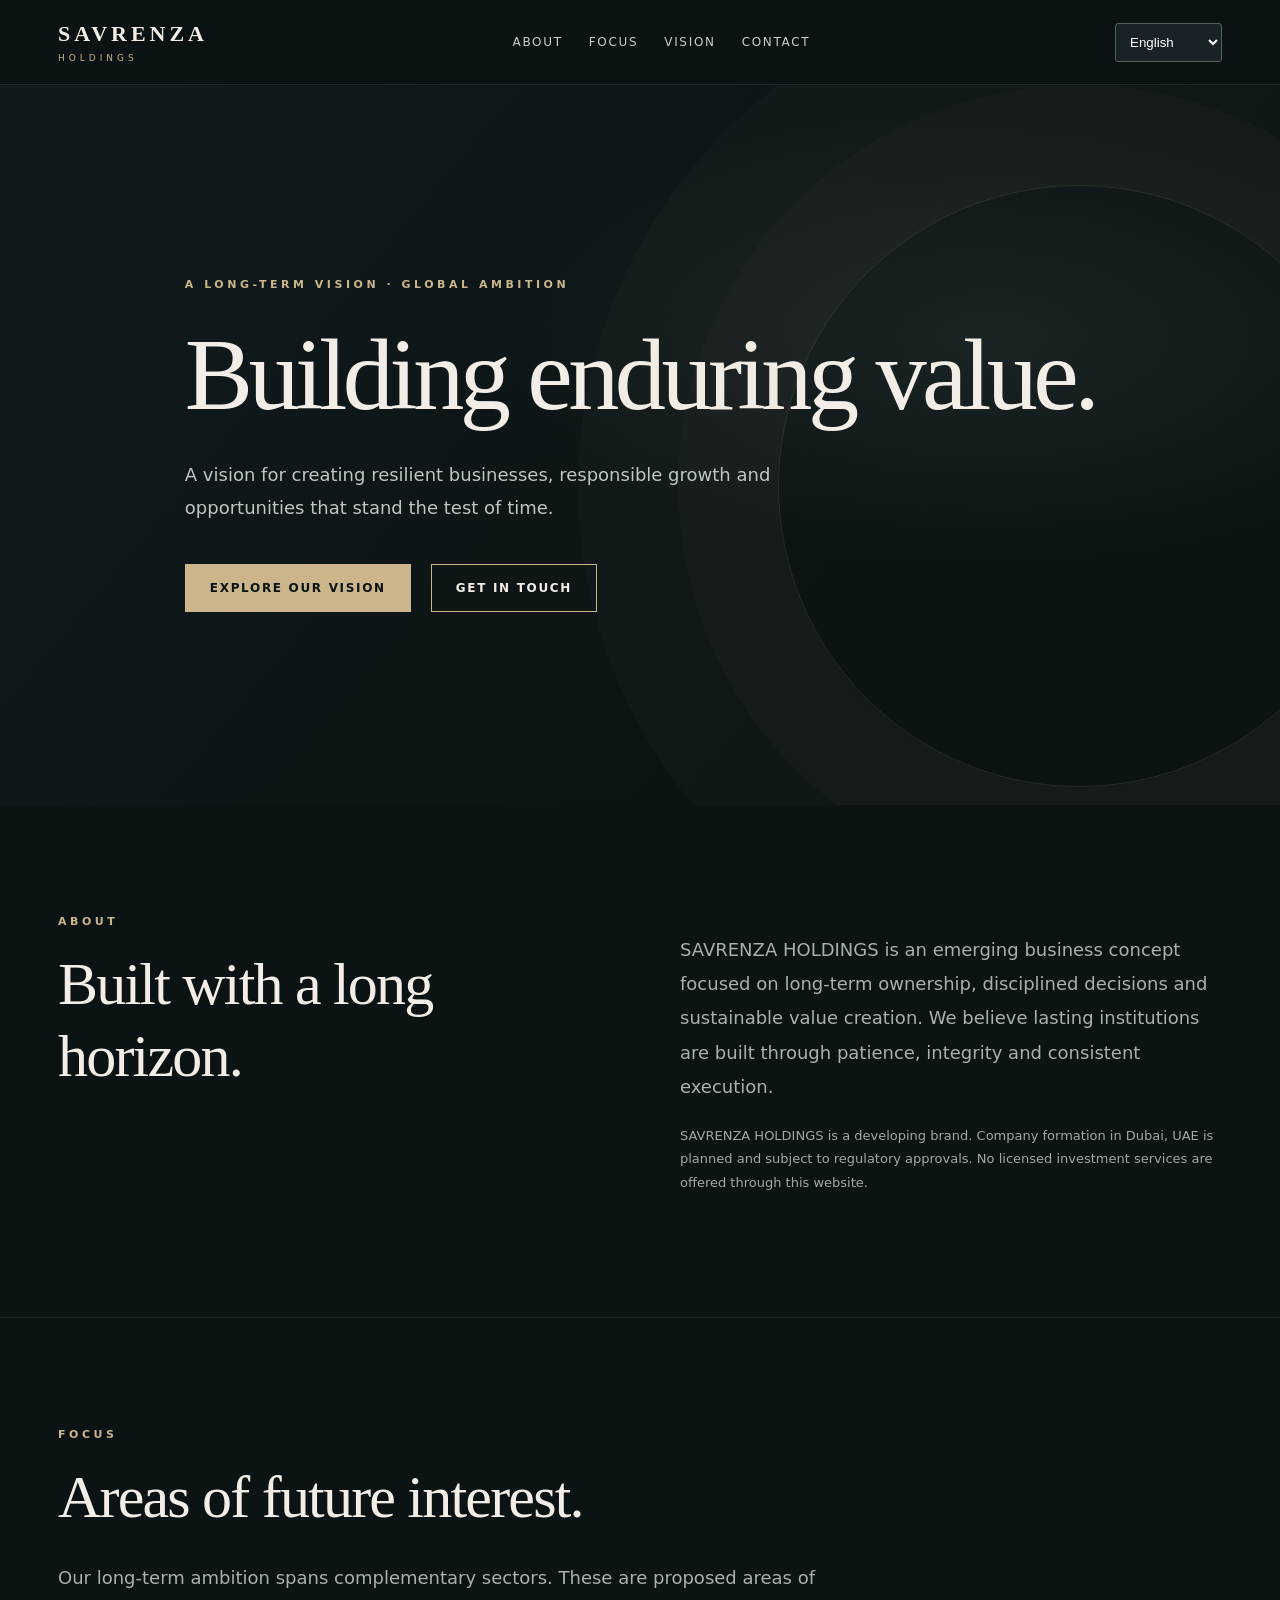
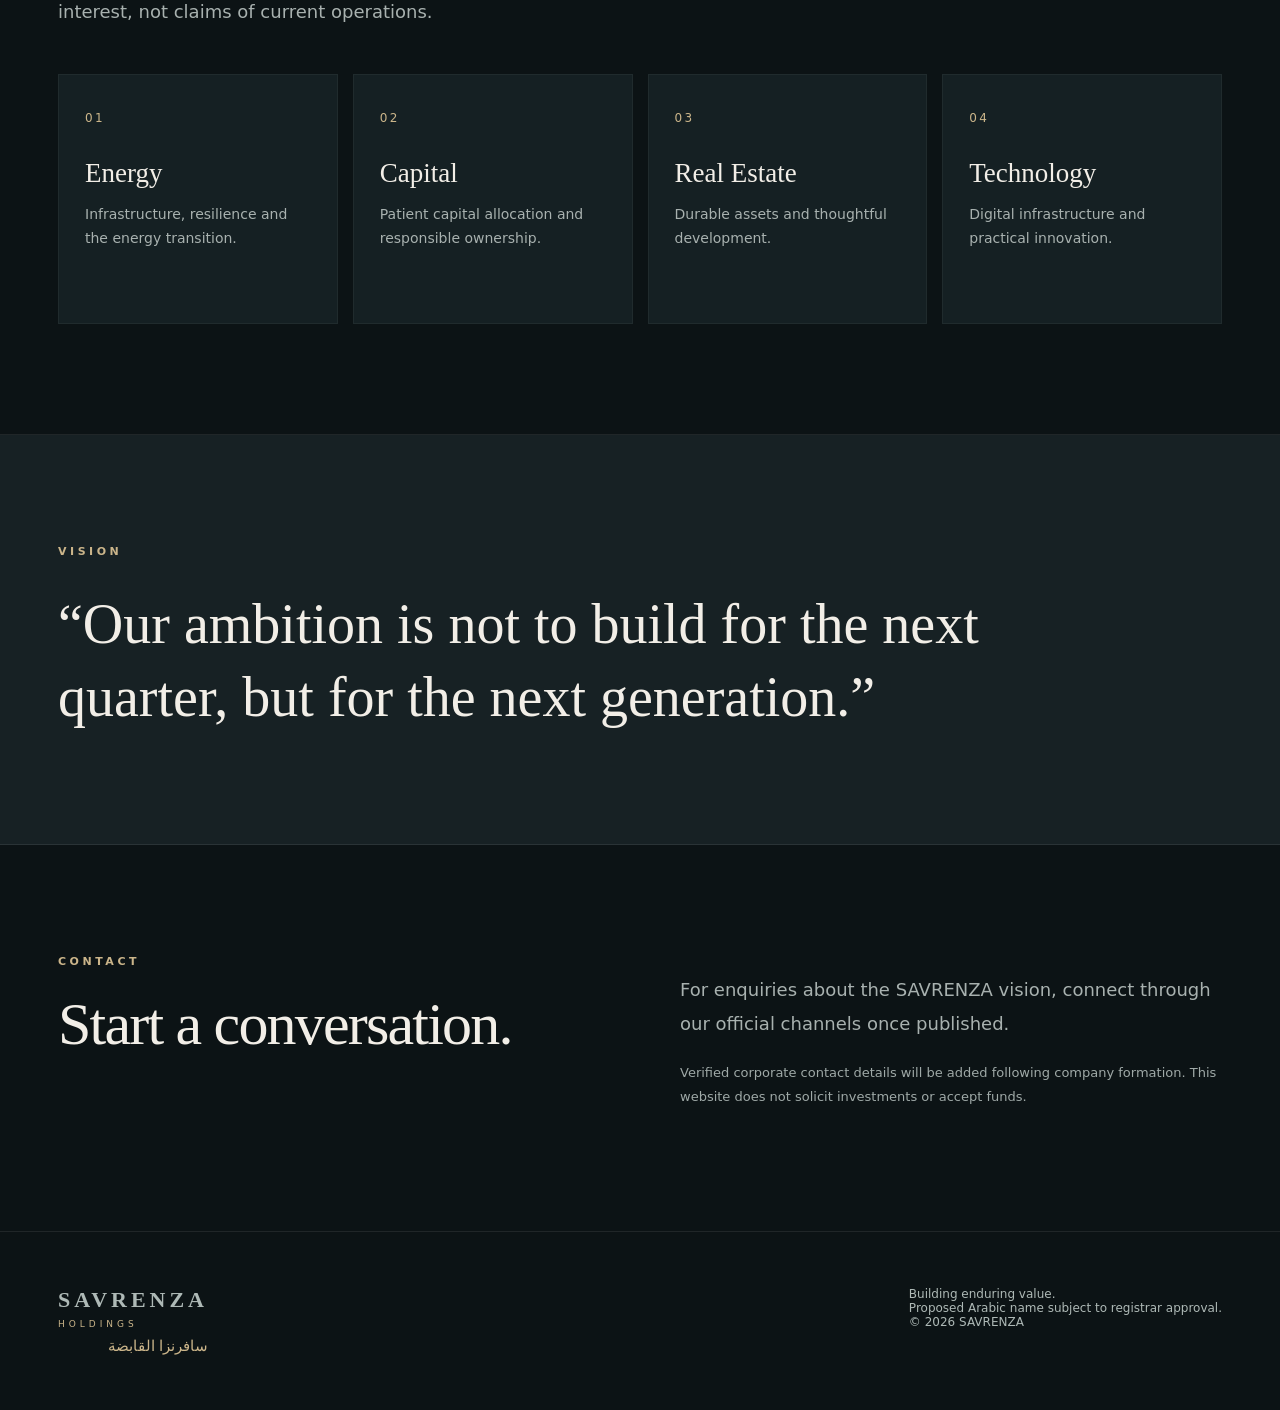
==== index.html @ d6520649 "Launch SAVRENZA HOLDINGS multilingual website" ====
<!doctype html><html lang="en"><head><meta charset="utf-8"><meta name="viewport" content="width=device-width, initial-scale=1"><meta name="theme-color" content="#101719"><meta name="description" content="SAVRENZA HOLDINGS — Building enduring value through long-term vision and disciplined enterprise."><title>SAVRENZA HOLDINGS — Building Enduring Value</title><style>
:root{--bg:#0c1315;--panel:#152023;--text:#f2eee7;--muted:#a8b1af;--gold:#cbb58a;--line:#334143}*{box-sizing:border-box}html{scroll-behavior:smooth}body{margin:0;background:var(--bg);color:var(--text);font-family:Inter,ui-sans-serif,system-ui,-apple-system,'Segoe UI',Arial,sans-serif}a{color:inherit;text-decoration:none}.wrap{max-width:1220px;margin:auto;padding:0 28px}header{position:sticky;top:0;background:#0c1315eF;backdrop-filter:blur(18px);z-index:10;border-bottom:1px solid #ffffff19}.nav{display:flex;align-items:center;justify-content:space-between;gap:18px;min-height:84px}.brand{font-family:Georgia,serif;letter-spacing:.18em;font-size:22px;font-weight:600}.brand small{display:block;font:9px ui-sans-serif,system-ui;letter-spacing:.44em;color:var(--gold);margin-top:6px}.navlinks{display:flex;gap:26px;color:#c5cfcd;font-size:12px;text-transform:uppercase;letter-spacing:.14em}.select{max-width:155px;background:#172326;border:1px solid #53605b;color:white;padding:10px;border-radius:3px}.hero{min-height:720px;display:flex;align-items:center;position:relative;overflow:hidden;background:radial-gradient(ellipse at 78% 35%,#42504b44,transparent 35%),linear-gradient(130deg,#101a1c,#0c1315 70%)}.hero:after{content:'';position:absolute;width:600px;height:600px;border:1px solid #cbb58a24;border-radius:50%;right:-100px;top:100px;box-shadow:0 0 0 100px #cbb58a06,0 0 0 200px #cbb58a05;pointer-events:none}.eyebrow{font-size:11px;text-transform:uppercase;letter-spacing:.32em;color:var(--gold);font-weight:700}.hero h1{font-family:Georgia,'Times New Roman',serif;font-weight:400;letter-spacing:-.045em;line-height:1.06;font-size:clamp(54px,8vw,112px);max-width:930px;margin:30px 0}.hero p{font-size:18px;line-height:1.8;color:#bdc7c4;max-width:600px}.actions{display:flex;gap:20px;align-items:center;margin-top:40px;flex-wrap:wrap}.button{padding:16px 24px;border:1px solid var(--gold);color:var(--bg);background:var(--gold);font-size:12px;text-transform:uppercase;letter-spacing:.14em;font-weight:700}.button.secondary{background:transparent;color:var(--text)}section{padding:110px 0;border-bottom:1px solid #ffffff15}h2{font:400 clamp(34px,5vw,60px)/1.2 Georgia,serif;letter-spacing:-.03em;margin:20px 0 28px}.lead{font-size:18px;line-height:1.9;color:var(--muted);max-width:800px}.grid{display:grid;grid-template-columns:repeat(4,1fr);gap:15px;margin-top:45px}.card{background:var(--panel);padding:32px 26px;min-height:250px;border:1px solid #ffffff0c}.card .num{color:var(--gold);font-size:12px;letter-spacing:.2em}.card h3{font:400 27px Georgia,serif;margin:32px 0 14px}.card p{color:var(--muted);font-size:14px;line-height:1.7}.statement{background:#172124}.statement blockquote{font:400 clamp(29px,4.5vw,56px)/1.3 Georgia,serif;max-width:980px;margin:0}.statement .eyebrow{margin-bottom:30px}.two{display:grid;grid-template-columns:1fr 1fr;gap:80px}.note{font-size:13px;color:#9fa9a7;line-height:1.8;margin-top:20px}footer{padding:55px 0;color:#aeb9b6;font-size:12px}.foot{display:flex;justify-content:space-between;gap:24px;flex-wrap:wrap}.arabic{font-family:Tahoma,Arial,sans-serif;color:var(--gold);font-size:15px;letter-spacing:0;margin-top:8px}html[dir=rtl] .hero:after{right:auto;left:-100px}html[dir=rtl] .brand{letter-spacing:0}@media(max-width:850px){.navlinks{display:none}.grid{grid-template-columns:repeat(2,1fr)}.two{grid-template-columns:1fr;gap:20px}.hero{min-height:640px}section{padding:80px 0}}@media(max-width:550px){.wrap{padding:0 20px}.brand{font-size:17px}.nav{min-height:72px}.select{max-width:120px}.grid{grid-template-columns:1fr}.card{min-height:190px}.hero h1{font-size:52px}.hero p{font-size:16px}}
</style></head><body><header><div class="wrap nav"><a class="brand" href="#top" aria-label="SAVRENZA HOLDINGS">SAVRENZA<small>HOLDINGS</small></a><nav class="navlinks"><a href="#about" data-i="navAbout">About</a><a href="#focus" data-i="navFocus">Focus</a><a href="#vision" data-i="navVision">Vision</a><a href="#contact" data-i="navContact">Contact</a></nav><select class="select" id="language" aria-label="Choose language"></select></div></header><main id="top"><div class="hero"><div class="wrap"><div class="eyebrow" data-i="eyebrow">A long-term vision · Global ambition</div><h1 data-i="hero">Building enduring value.</h1><p data-i="intro">A vision for creating resilient businesses, responsible growth and opportunities that stand the test of time.</p><div class="actions"><a class="button" href="#about" data-i="explore">Explore our vision</a><a class="button secondary" href="#contact" data-i="connect">Get in touch</a></div></div></div><section id="about"><div class="wrap two"><div><div class="eyebrow" data-i="navAbout">About</div><h2 data-i="aboutTitle">Built with a long horizon.</h2></div><div><p class="lead" data-i="aboutText">SAVRENZA HOLDINGS is an emerging business concept focused on long-term ownership, disciplined decisions and sustainable value creation. We believe lasting institutions are built through patience, integrity and consistent execution.</p><p class="note" data-i="status">SAVRENZA HOLDINGS is a developing brand. Company formation in Dubai, UAE is planned and subject to regulatory approvals. No licensed investment services are offered through this website.</p></div></div></section><section id="focus"><div class="wrap"><div class="eyebrow" data-i="navFocus">Focus</div><h2 data-i="focusTitle">Areas of future interest.</h2><p class="lead" data-i="focusIntro">Our long-term ambition spans complementary sectors. These are proposed areas of interest, not claims of current operations.</p><div class="grid"><article class="card"><span class="num">01</span><h3 data-i="energy">Energy</h3><p data-i="energyText">Infrastructure, resilience and the energy transition.</p></article><article class="card"><span class="num">02</span><h3 data-i="capital">Capital</h3><p data-i="capitalText">Patient capital allocation and responsible ownership.</p></article><article class="card"><span class="num">03</span><h3 data-i="realestate">Real Estate</h3><p data-i="realestateText">Durable assets and thoughtful development.</p></article><article class="card"><span class="num">04</span><h3 data-i="tech">Technology</h3><p data-i="techText">Digital infrastructure and practical innovation.</p></article></div></div></section><section class="statement" id="vision"><div class="wrap"><div class="eyebrow" data-i="navVision">Vision</div><blockquote data-i="quote">“Our ambition is not to build for the next quarter, but for the next generation.”</blockquote></div></section><section id="contact"><div class="wrap two"><div><div class="eyebrow" data-i="navContact">Contact</div><h2 data-i="contactTitle">Start a conversation.</h2></div><div><p class="lead" data-i="contactText">For enquiries about the SAVRENZA vision, connect through our official channels once published.</p><p class="note" data-i="contactNote">Verified corporate contact details will be added following company formation. This website does not solicit investments or accept funds.</p></div></div></section></main><footer><div class="wrap foot"><div><div class="brand">SAVRENZA<small>HOLDINGS</small></div><div class="arabic" lang="ar" dir="rtl">سافرنزا القابضة</div></div><div><span data-i="footer">Building enduring value.</span><br><span data-i="legal">Proposed Arabic name subject to registrar approval.</span><br>© <span id="year"></span> SAVRENZA</div></div></footer><script src="translations.js"></script></body></html>
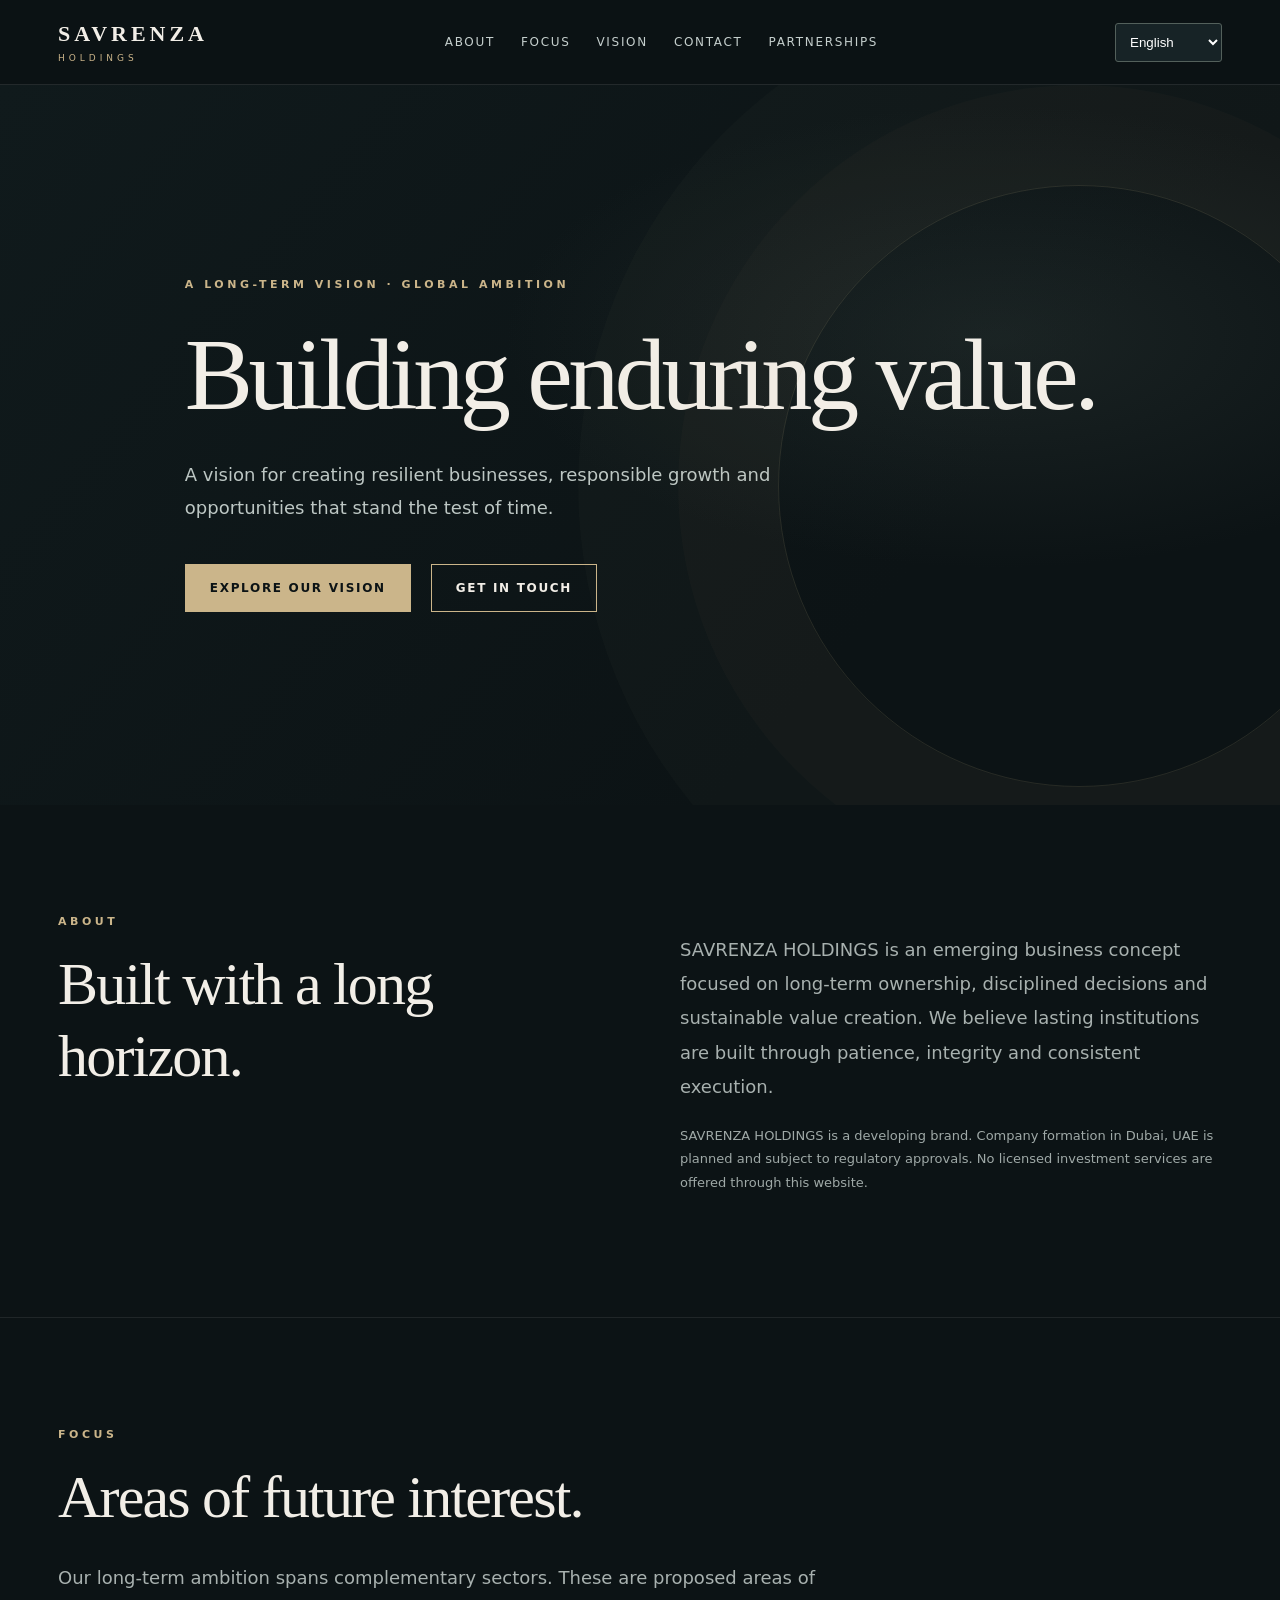
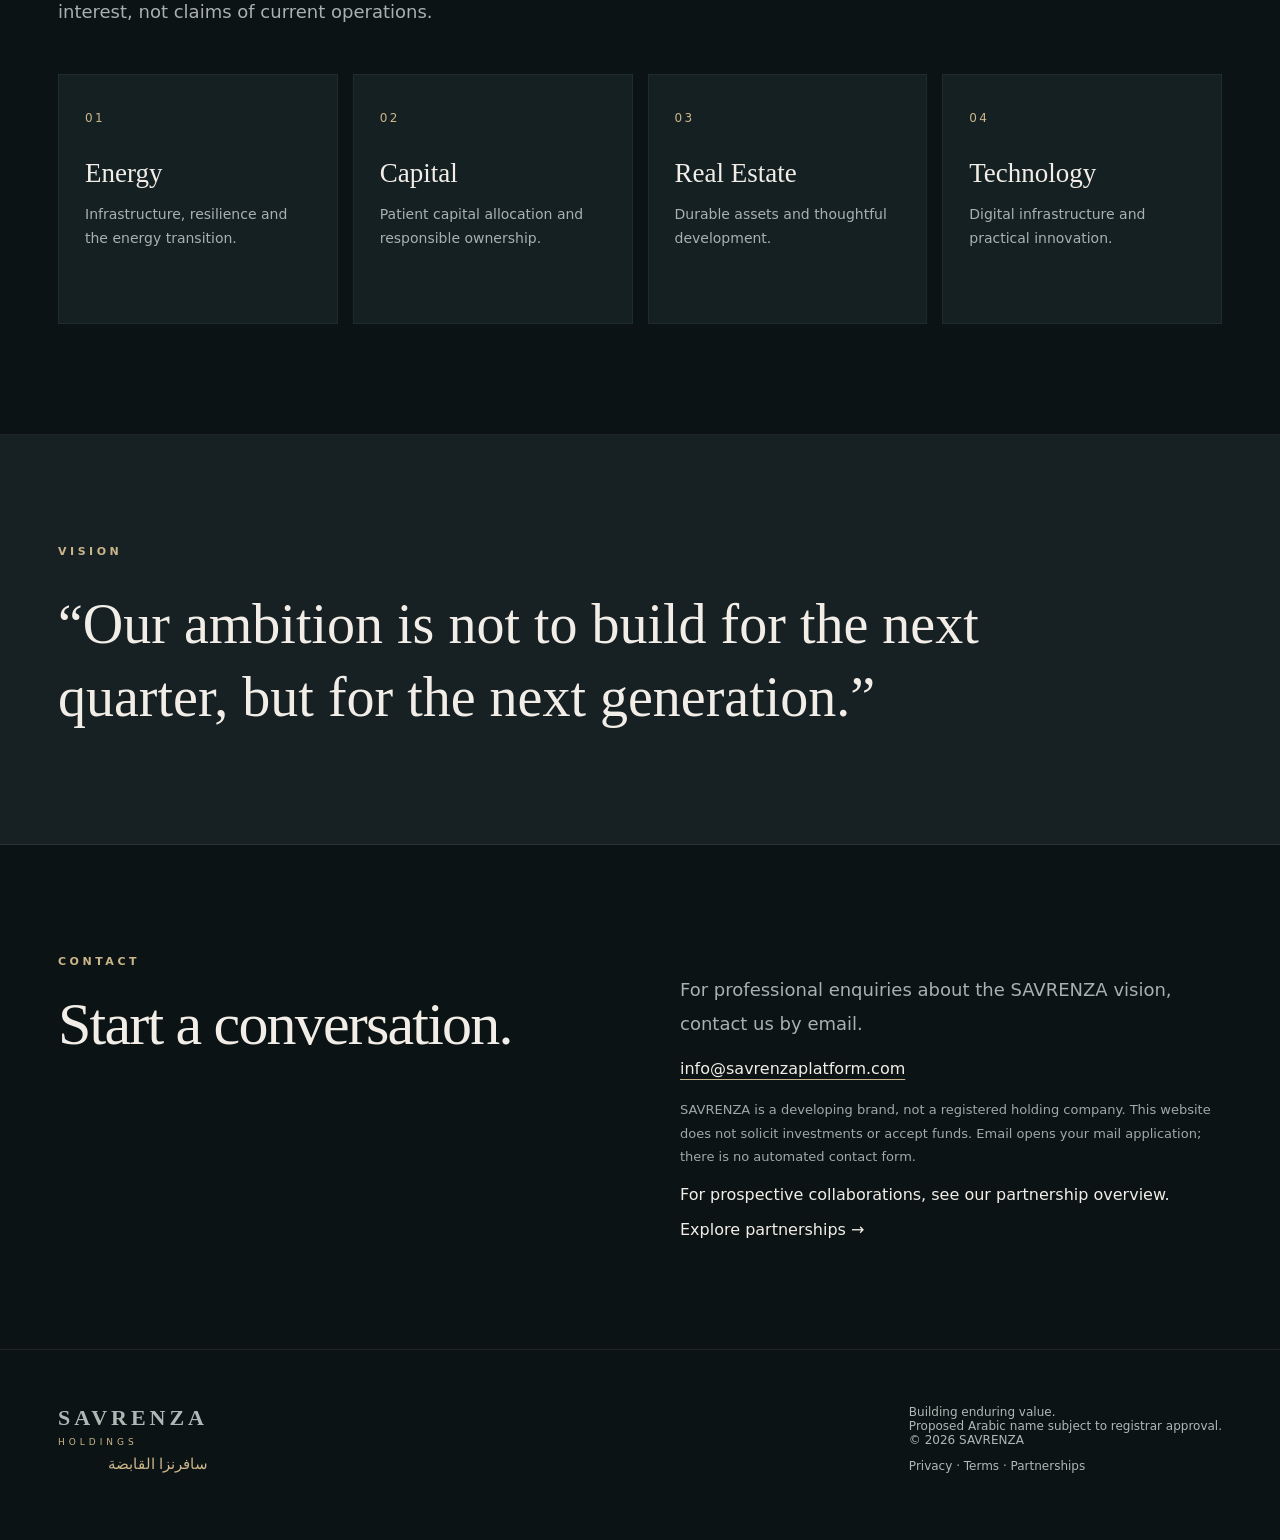
==== commit a1305cda: "Add files via upload" ====
--- a/index.html
+++ b/index.html
@@ -1,3 +1,6 @@
-<!doctype html><html lang="en"><head><meta charset="utf-8"><meta name="viewport" content="width=device-width, initial-scale=1"><meta name="theme-color" content="#101719"><meta name="description" content="SAVRENZA HOLDINGS — Building enduring value through long-term vision and disciplined enterprise."><title>SAVRENZA HOLDINGS — Building Enduring Value</title><style>
+<!DOCTYPE html>
+<html lang="en"><head><meta charset="utf-8"/><meta content="width=device-width, initial-scale=1" name="viewport"/><meta content="#101719" name="theme-color"/><meta content="SAVRENZA is a developing business brand with a long-term vision for responsible ownership, energy, technology and enduring value." name="description"/><meta content="index,follow" name="robots"/><link href="https://savrenzaplatform.com/" rel="canonical"/><meta content="website" property="og:type"/><meta content="SAVRENZA — Building Enduring Value" property="og:title"/><meta content="A long-term vision for responsible growth, resilient businesses and enduring value." property="og:description"/><meta content="https://savrenzaplatform.com/" property="og:url"/><meta content="summary" name="twitter:card"/><link href="/assets/favicon.svg" rel="icon" type="image/svg+xml"/><title>SAVRENZA HOLDINGS — Building Enduring Value</title><style>
 :root{--bg:#0c1315;--panel:#152023;--text:#f2eee7;--muted:#a8b1af;--gold:#cbb58a;--line:#334143}*{box-sizing:border-box}html{scroll-behavior:smooth}body{margin:0;background:var(--bg);color:var(--text);font-family:Inter,ui-sans-serif,system-ui,-apple-system,'Segoe UI',Arial,sans-serif}a{color:inherit;text-decoration:none}.wrap{max-width:1220px;margin:auto;padding:0 28px}header{position:sticky;top:0;background:#0c1315eF;backdrop-filter:blur(18px);z-index:10;border-bottom:1px solid #ffffff19}.nav{display:flex;align-items:center;justify-content:space-between;gap:18px;min-height:84px}.brand{font-family:Georgia,serif;letter-spacing:.18em;font-size:22px;font-weight:600}.brand small{display:block;font:9px ui-sans-serif,system-ui;letter-spacing:.44em;color:var(--gold);margin-top:6px}.navlinks{display:flex;gap:26px;color:#c5cfcd;font-size:12px;text-transform:uppercase;letter-spacing:.14em}.select{max-width:155px;background:#172326;border:1px solid #53605b;color:white;padding:10px;border-radius:3px}.hero{min-height:720px;display:flex;align-items:center;position:relative;overflow:hidden;background:radial-gradient(ellipse at 78% 35%,#42504b44,transparent 35%),linear-gradient(130deg,#101a1c,#0c1315 70%)}.hero:after{content:'';position:absolute;width:600px;height:600px;border:1px solid #cbb58a24;border-radius:50%;right:-100px;top:100px;box-shadow:0 0 0 100px #cbb58a06,0 0 0 200px #cbb58a05;pointer-events:none}.eyebrow{font-size:11px;text-transform:uppercase;letter-spacing:.32em;color:var(--gold);font-weight:700}.hero h1{font-family:Georgia,'Times New Roman',serif;font-weight:400;letter-spacing:-.045em;line-height:1.06;font-size:clamp(54px,8vw,112px);max-width:930px;margin:30px 0}.hero p{font-size:18px;line-height:1.8;color:#bdc7c4;max-width:600px}.actions{display:flex;gap:20px;align-items:center;margin-top:40px;flex-wrap:wrap}.button{padding:16px 24px;border:1px solid var(--gold);color:var(--bg);background:var(--gold);font-size:12px;text-transform:uppercase;letter-spacing:.14em;font-weight:700}.button.secondary{background:transparent;color:var(--text)}section{padding:110px 0;border-bottom:1px solid #ffffff15}h2{font:400 clamp(34px,5vw,60px)/1.2 Georgia,serif;letter-spacing:-.03em;margin:20px 0 28px}.lead{font-size:18px;line-height:1.9;color:var(--muted);max-width:800px}.grid{display:grid;grid-template-columns:repeat(4,1fr);gap:15px;margin-top:45px}.card{background:var(--panel);padding:32px 26px;min-height:250px;border:1px solid #ffffff0c}.card .num{color:var(--gold);font-size:12px;letter-spacing:.2em}.card h3{font:400 27px Georgia,serif;margin:32px 0 14px}.card p{color:var(--muted);font-size:14px;line-height:1.7}.statement{background:#172124}.statement blockquote{font:400 clamp(29px,4.5vw,56px)/1.3 Georgia,serif;max-width:980px;margin:0}.statement .eyebrow{margin-bottom:30px}.two{display:grid;grid-template-columns:1fr 1fr;gap:80px}.note{font-size:13px;color:#9fa9a7;line-height:1.8;margin-top:20px}footer{padding:55px 0;color:#aeb9b6;font-size:12px}.foot{display:flex;justify-content:space-between;gap:24px;flex-wrap:wrap}.arabic{font-family:Tahoma,Arial,sans-serif;color:var(--gold);font-size:15px;letter-spacing:0;margin-top:8px}html[dir=rtl] .hero:after{right:auto;left:-100px}html[dir=rtl] .brand{letter-spacing:0}@media(max-width:850px){.navlinks{display:none}.grid{grid-template-columns:repeat(2,1fr)}.two{grid-template-columns:1fr;gap:20px}.hero{min-height:640px}section{padding:80px 0}}@media(max-width:550px){.wrap{padding:0 20px}.brand{font-size:17px}.nav{min-height:72px}.select{max-width:120px}.grid{grid-template-columns:1fr}.card{min-height:190px}.hero h1{font-size:52px}.hero p{font-size:16px}}
-</style></head><body><header><div class="wrap nav"><a class="brand" href="#top" aria-label="SAVRENZA HOLDINGS">SAVRENZA<small>HOLDINGS</small></a><nav class="navlinks"><a href="#about" data-i="navAbout">About</a><a href="#focus" data-i="navFocus">Focus</a><a href="#vision" data-i="navVision">Vision</a><a href="#contact" data-i="navContact">Contact</a></nav><select class="select" id="language" aria-label="Choose language"></select></div></header><main id="top"><div class="hero"><div class="wrap"><div class="eyebrow" data-i="eyebrow">A long-term vision · Global ambition</div><h1 data-i="hero">Building enduring value.</h1><p data-i="intro">A vision for creating resilient businesses, responsible growth and opportunities that stand the test of time.</p><div class="actions"><a class="button" href="#about" data-i="explore">Explore our vision</a><a class="button secondary" href="#contact" data-i="connect">Get in touch</a></div></div></div><section id="about"><div class="wrap two"><div><div class="eyebrow" data-i="navAbout">About</div><h2 data-i="aboutTitle">Built with a long horizon.</h2></div><div><p class="lead" data-i="aboutText">SAVRENZA HOLDINGS is an emerging business concept focused on long-term ownership, disciplined decisions and sustainable value creation. We believe lasting institutions are built through patience, integrity and consistent execution.</p><p class="note" data-i="status">SAVRENZA HOLDINGS is a developing brand. Company formation in Dubai, UAE is planned and subject to regulatory approvals. No licensed investment services are offered through this website.</p></div></div></section><section id="focus"><div class="wrap"><div class="eyebrow" data-i="navFocus">Focus</div><h2 data-i="focusTitle">Areas of future interest.</h2><p class="lead" data-i="focusIntro">Our long-term ambition spans complementary sectors. These are proposed areas of interest, not claims of current operations.</p><div class="grid"><article class="card"><span class="num">01</span><h3 data-i="energy">Energy</h3><p data-i="energyText">Infrastructure, resilience and the energy transition.</p></article><article class="card"><span class="num">02</span><h3 data-i="capital">Capital</h3><p data-i="capitalText">Patient capital allocation and responsible ownership.</p></article><article class="card"><span class="num">03</span><h3 data-i="realestate">Real Estate</h3><p data-i="realestateText">Durable assets and thoughtful development.</p></article><article class="card"><span class="num">04</span><h3 data-i="tech">Technology</h3><p data-i="techText">Digital infrastructure and practical innovation.</p></article></div></div></section><section class="statement" id="vision"><div class="wrap"><div class="eyebrow" data-i="navVision">Vision</div><blockquote data-i="quote">“Our ambition is not to build for the next quarter, but for the next generation.”</blockquote></div></section><section id="contact"><div class="wrap two"><div><div class="eyebrow" data-i="navContact">Contact</div><h2 data-i="contactTitle">Start a conversation.</h2></div><div><p class="lead" data-i="contactText">For enquiries about the SAVRENZA vision, connect through our official channels once published.</p><p class="note" data-i="contactNote">Verified corporate contact details will be added following company formation. This website does not solicit investments or accept funds.</p></div></div></section></main><footer><div class="wrap foot"><div><div class="brand">SAVRENZA<small>HOLDINGS</small></div><div class="arabic" lang="ar" dir="rtl">سافرنزا القابضة</div></div><div><span data-i="footer">Building enduring value.</span><br><span data-i="legal">Proposed Arabic name subject to registrar approval.</span><br>© <span id="year"></span> SAVRENZA</div></div></footer><script src="translations.js"></script></body></html>
+/* Usable keyboard navigation, small-screen menu and motion preferences */
+.skip-link{position:absolute;left:12px;top:-80px;padding:12px 18px;background:var(--gold);color:var(--bg);z-index:30}.skip-link:focus{top:12px}a:focus-visible,button:focus-visible,select:focus-visible{outline:3px solid var(--gold);outline-offset:4px}.menu-toggle{display:none;background:transparent;border:1px solid #6e827d;color:var(--text);padding:11px 13px;font:inherit;cursor:pointer}.button:hover{filter:brightness(1.1)}.navlinks a:hover{text-decoration:underline;text-underline-offset:6px}.contact-link{text-decoration:underline;text-decoration-color:var(--gold);text-underline-offset:5px}.nav-controls{display:flex;align-items:center;gap:12px}@media(max-width:850px){.menu-toggle{display:block}.navlinks{display:none;position:absolute;top:100%;left:0;right:0;padding:18px 28px;background:#0c1315;border-bottom:1px solid var(--line);flex-direction:column;gap:20px}.navlinks.open{display:flex}.nav{position:relative}}@media(max-width:550px){.nav{gap:10px}.nav-controls{gap:8px}.select{max-width:110px}.menu-toggle{padding:9px 10px}.hero h1{font-size:clamp(42px,12vw,52px)}.hero{min-height:570px}}@media(prefers-reduced-motion:reduce){html{scroll-behavior:auto}*,*:before,*:after{animation-duration:.01ms!important;transition-duration:.01ms!important}}
+</style></head><body><a class="skip-link" href="#main-content">Skip to main content</a><header><div class="wrap nav"><a aria-label="SAVRENZA HOLDINGS" class="brand" href="#top">SAVRENZA<small>HOLDINGS</small></a><nav aria-label="Primary navigation" class="navlinks" id="primary-nav"><a data-i="navAbout" href="#about">About</a><a data-i="navFocus" href="#focus">Focus</a><a data-i="navVision" href="#vision">Vision</a><a data-i="navContact" href="#contact">Contact</a><a href="partnerships.html">Partnerships</a></nav><div class="nav-controls"><select aria-label="Choose language" class="select" id="language"></select><button aria-controls="primary-nav" aria-expanded="false" aria-label="Open navigation" class="menu-toggle" id="menu-toggle" type="button">Menu</button></div></div></header><main id="main-content"><div id="top"></div><div class="hero"><div class="wrap"><div class="eyebrow" data-i="eyebrow">A long-term vision · Global ambition</div><h1 data-i="hero">Building enduring value.</h1><p data-i="intro">A vision for creating resilient businesses, responsible growth and opportunities that stand the test of time.</p><div class="actions"><a class="button" data-i="explore" href="#about">Explore our vision</a><a class="button secondary" data-i="connect" href="#contact">Get in touch</a></div></div></div><section id="about"><div class="wrap two"><div><div class="eyebrow" data-i="navAbout">About</div><h2 data-i="aboutTitle">Built with a long horizon.</h2></div><div><p class="lead" data-i="aboutText">SAVRENZA HOLDINGS is an emerging business concept focused on long-term ownership, disciplined decisions and sustainable value creation. We believe lasting institutions are built through patience, integrity and consistent execution.</p><p class="note" data-i="status">SAVRENZA HOLDINGS is a developing brand. Company formation in Dubai, UAE is planned and subject to regulatory approvals. No licensed investment services are offered through this website.</p></div></div></section><section id="focus"><div class="wrap"><div class="eyebrow" data-i="navFocus">Focus</div><h2 data-i="focusTitle">Areas of future interest.</h2><p class="lead" data-i="focusIntro">Our long-term ambition spans complementary sectors. These are proposed areas of interest, not claims of current operations.</p><div class="grid"><article class="card"><span class="num">01</span><h3 data-i="energy">Energy</h3><p data-i="energyText">Infrastructure, resilience and the energy transition.</p></article><article class="card"><span class="num">02</span><h3 data-i="capital">Capital</h3><p data-i="capitalText">Patient capital allocation and responsible ownership.</p></article><article class="card"><span class="num">03</span><h3 data-i="realestate">Real Estate</h3><p data-i="realestateText">Durable assets and thoughtful development.</p></article><article class="card"><span class="num">04</span><h3 data-i="tech">Technology</h3><p data-i="techText">Digital infrastructure and practical innovation.</p></article></div></div></section><section class="statement" id="vision"><div class="wrap"><div class="eyebrow" data-i="navVision">Vision</div><blockquote data-i="quote">“Our ambition is not to build for the next quarter, but for the next generation.”</blockquote></div></section><section id="contact"><div class="wrap two"><div><div class="eyebrow" data-i="navContact">Contact</div><h2 data-i="contactTitle">Start a conversation.</h2></div><div><p class="lead" data-i="contactText">For professional enquiries about the SAVRENZA vision, contact us by email.</p><p><a class="contact-link" href="mailto:info@savrenzaplatform.com">info@savrenzaplatform.com</a></p><p class="note" data-i="contactNote">SAVRENZA is a developing brand, not a registered holding company. This website does not solicit investments or accept funds. Email opens your mail application; there is no automated contact form.</p><p>For prospective collaborations, see our partnership overview.</p><a href="partnerships.html">Explore partnerships →</a></div></div></section></main><footer><div class="wrap foot"><div><div class="brand">SAVRENZA<small>HOLDINGS</small></div><div class="arabic" dir="rtl" lang="ar">سافرنزا القابضة</div></div><div><span data-i="footer">Building enduring value.</span><br/><span data-i="legal">Proposed Arabic name subject to registrar approval.</span><br/>© <span id="year"></span> SAVRENZA<p><a href="privacy.html">Privacy</a> · <a href="terms.html">Terms</a> · <a href="partnerships.html">Partnerships</a></p></div></div></footer><script defer="" src="translations.js"></script><script defer="" src="assets/holdings-accessibility.js"></script></body></html>
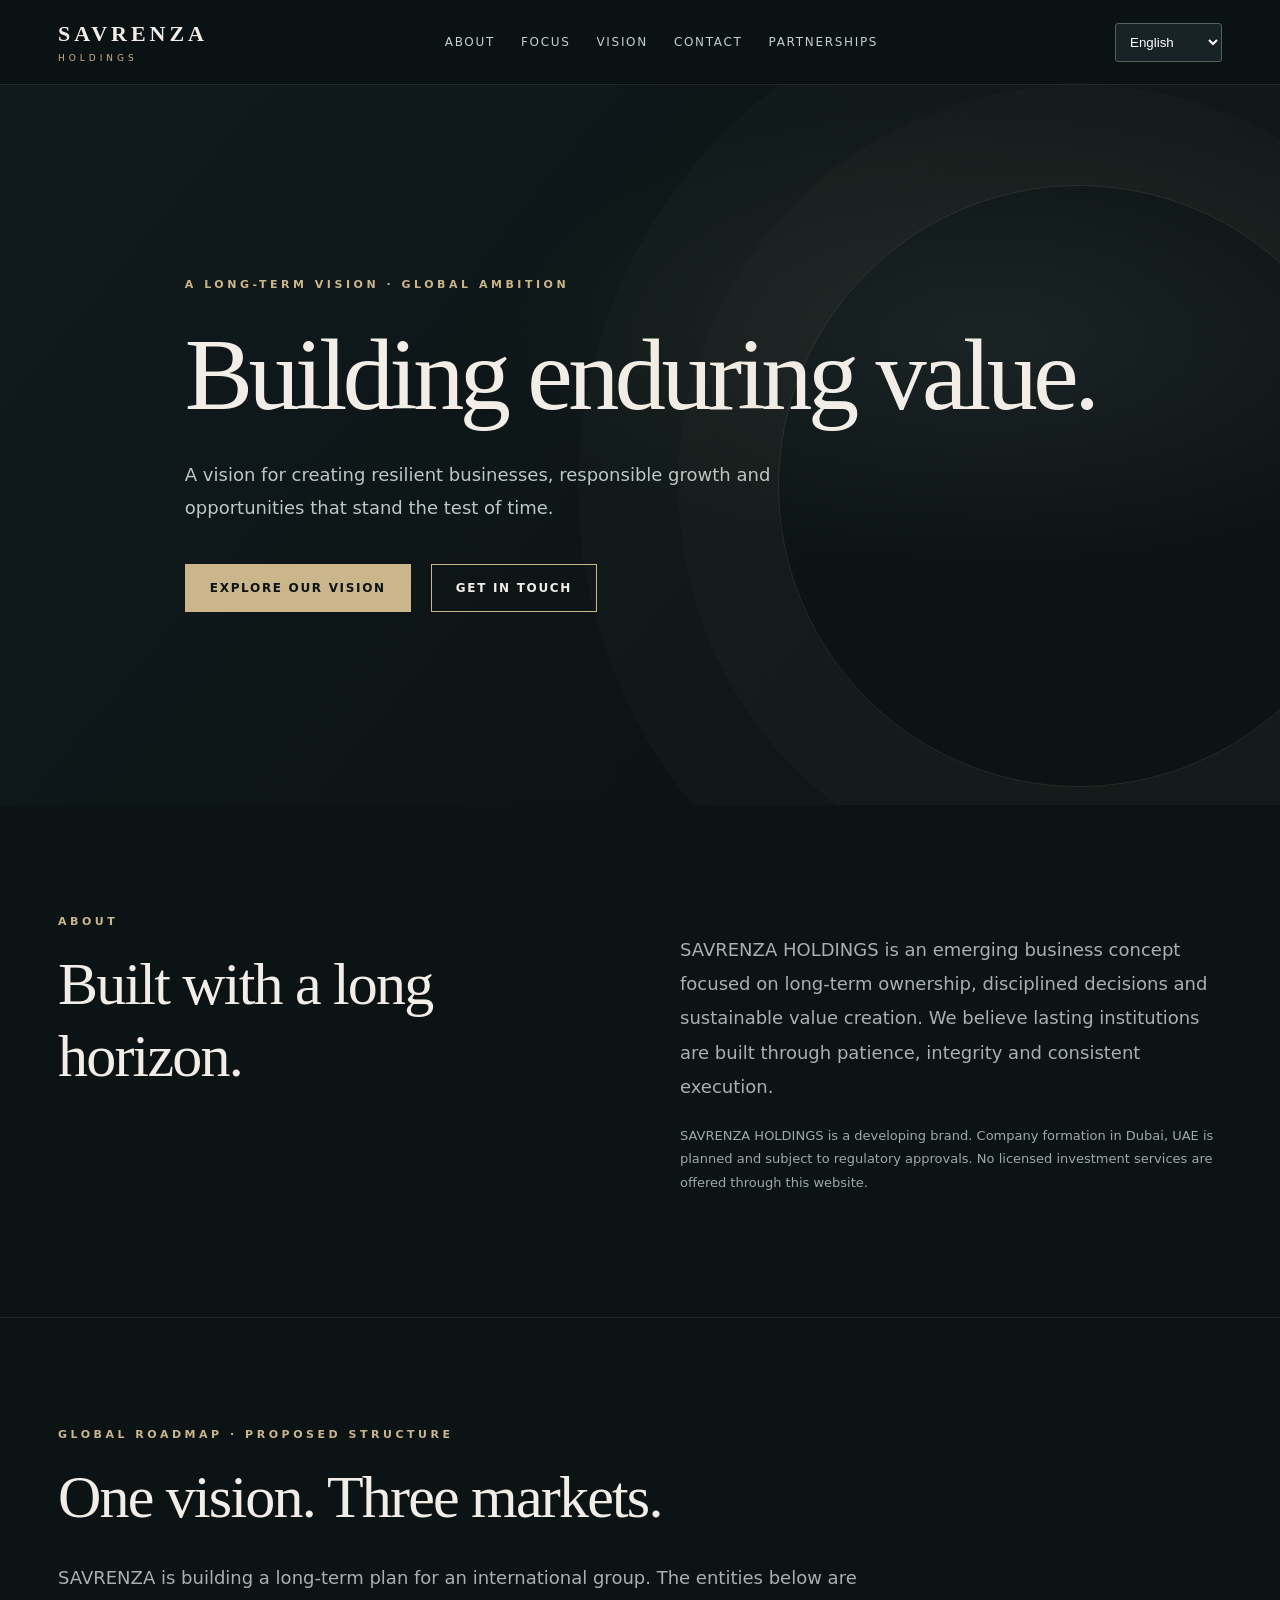
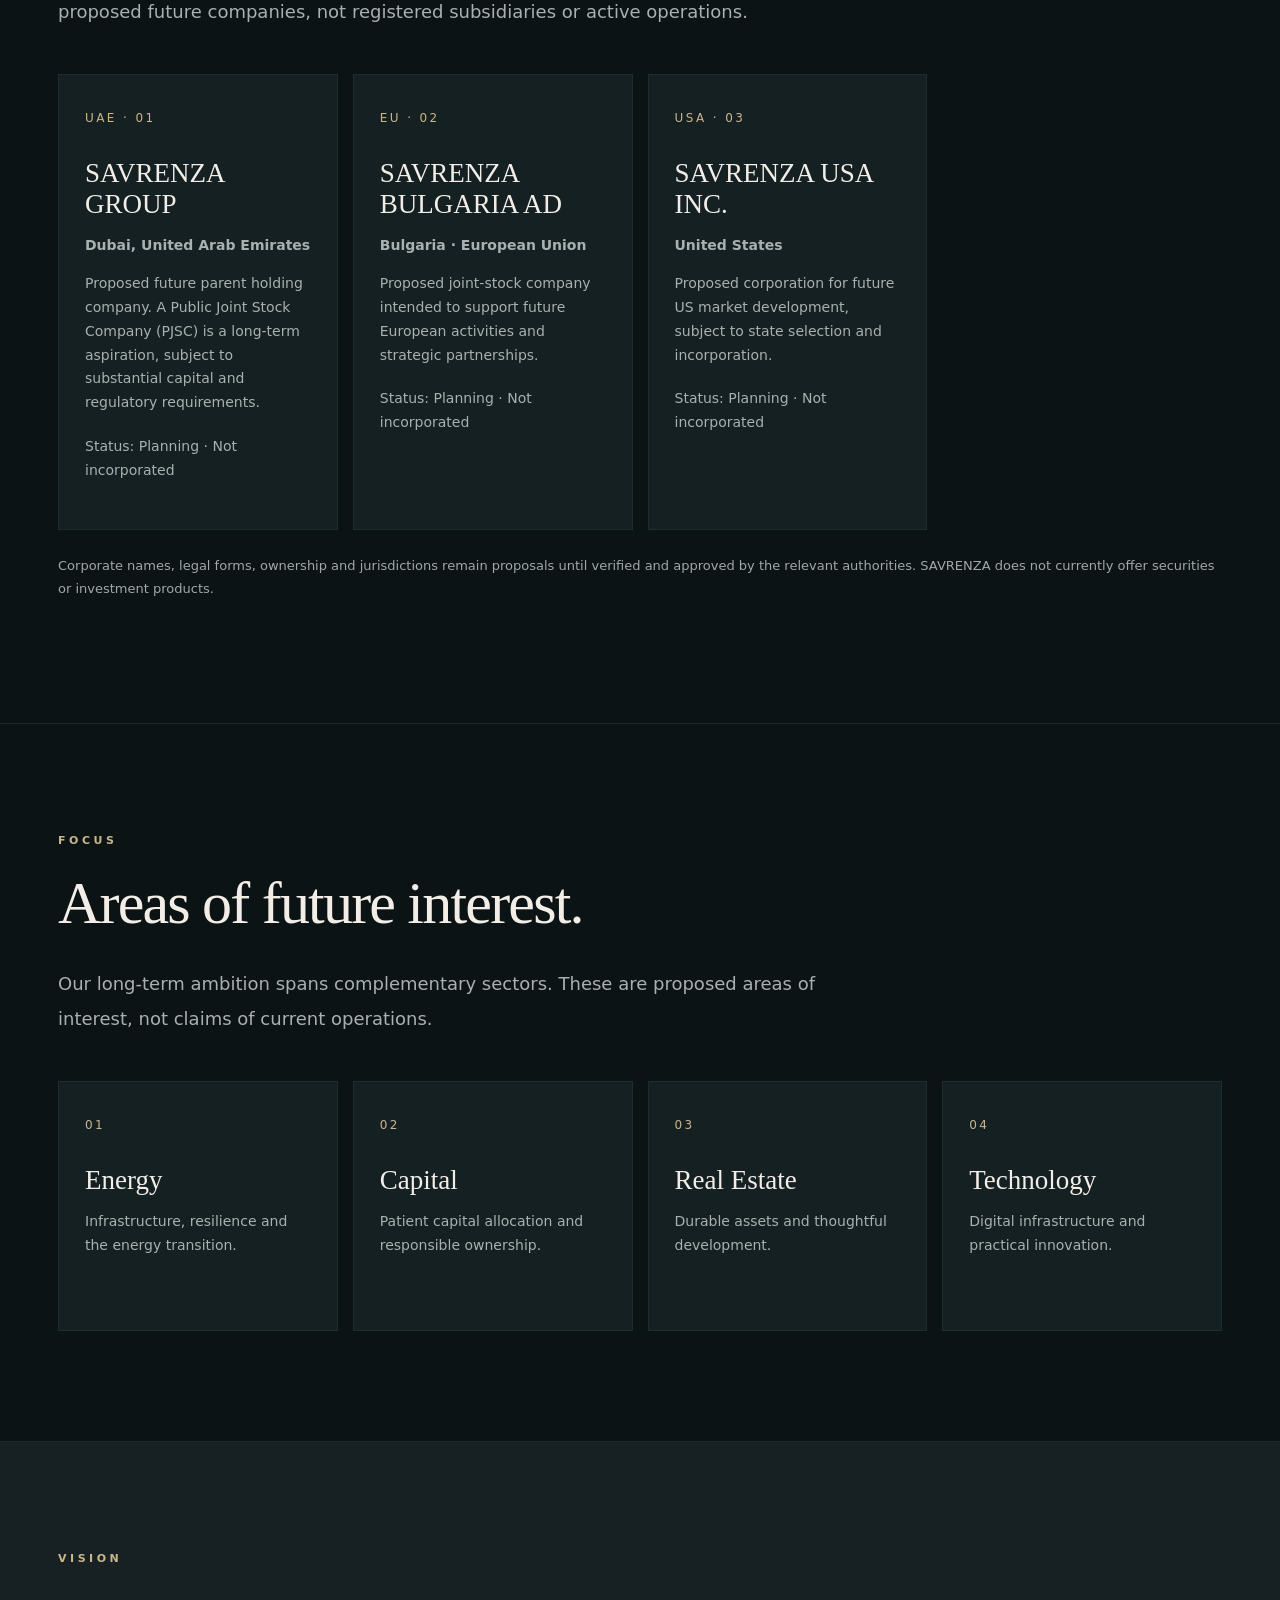
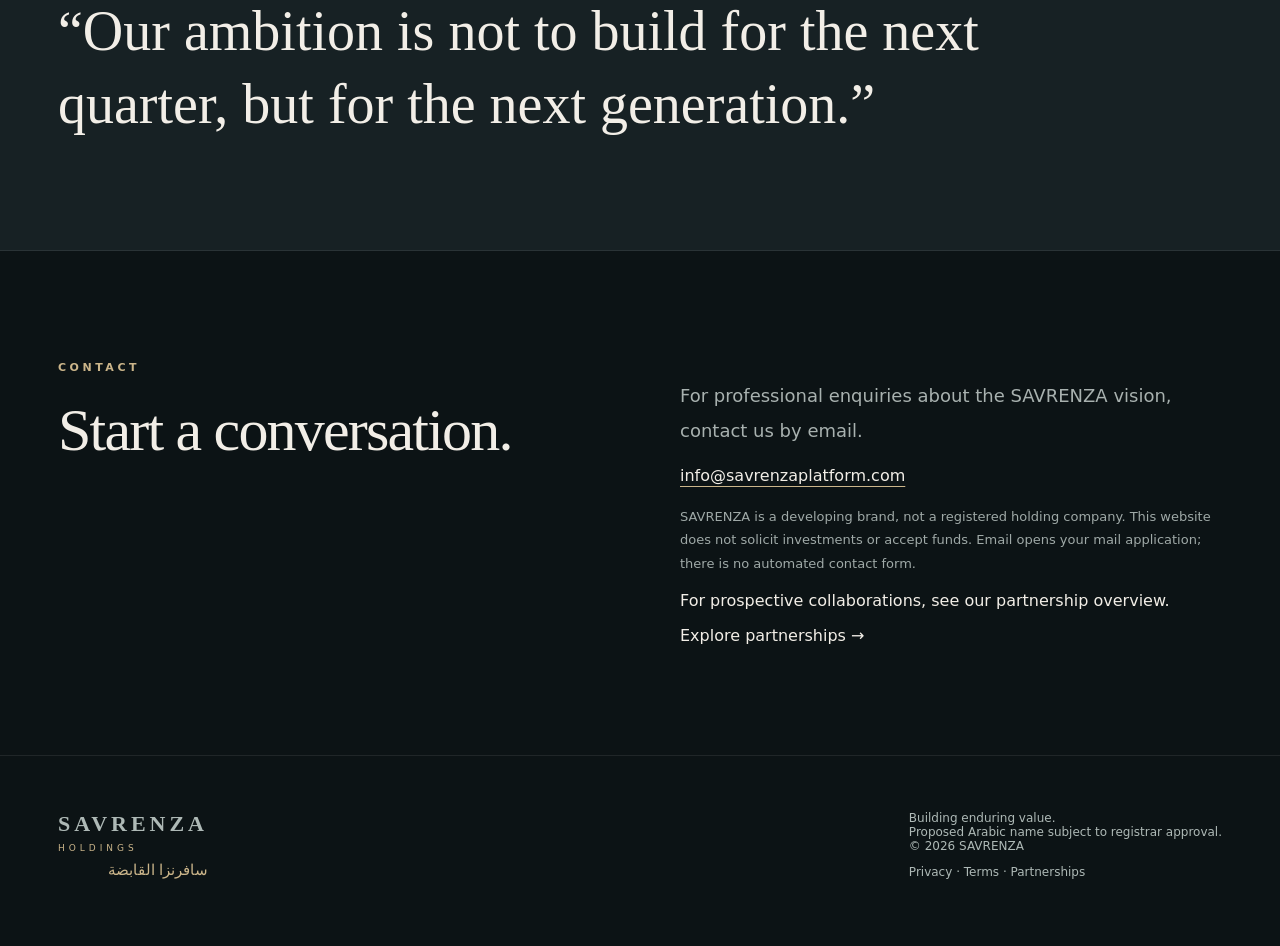
==== commit 9ee13a18: "Add files via upload" ====
--- a/index.html
+++ b/index.html
@@ -3,4 +3,4 @@
 :root{--bg:#0c1315;--panel:#152023;--text:#f2eee7;--muted:#a8b1af;--gold:#cbb58a;--line:#334143}*{box-sizing:border-box}html{scroll-behavior:smooth}body{margin:0;background:var(--bg);color:var(--text);font-family:Inter,ui-sans-serif,system-ui,-apple-system,'Segoe UI',Arial,sans-serif}a{color:inherit;text-decoration:none}.wrap{max-width:1220px;margin:auto;padding:0 28px}header{position:sticky;top:0;background:#0c1315eF;backdrop-filter:blur(18px);z-index:10;border-bottom:1px solid #ffffff19}.nav{display:flex;align-items:center;justify-content:space-between;gap:18px;min-height:84px}.brand{font-family:Georgia,serif;letter-spacing:.18em;font-size:22px;font-weight:600}.brand small{display:block;font:9px ui-sans-serif,system-ui;letter-spacing:.44em;color:var(--gold);margin-top:6px}.navlinks{display:flex;gap:26px;color:#c5cfcd;font-size:12px;text-transform:uppercase;letter-spacing:.14em}.select{max-width:155px;background:#172326;border:1px solid #53605b;color:white;padding:10px;border-radius:3px}.hero{min-height:720px;display:flex;align-items:center;position:relative;overflow:hidden;background:radial-gradient(ellipse at 78% 35%,#42504b44,transparent 35%),linear-gradient(130deg,#101a1c,#0c1315 70%)}.hero:after{content:'';position:absolute;width:600px;height:600px;border:1px solid #cbb58a24;border-radius:50%;right:-100px;top:100px;box-shadow:0 0 0 100px #cbb58a06,0 0 0 200px #cbb58a05;pointer-events:none}.eyebrow{font-size:11px;text-transform:uppercase;letter-spacing:.32em;color:var(--gold);font-weight:700}.hero h1{font-family:Georgia,'Times New Roman',serif;font-weight:400;letter-spacing:-.045em;line-height:1.06;font-size:clamp(54px,8vw,112px);max-width:930px;margin:30px 0}.hero p{font-size:18px;line-height:1.8;color:#bdc7c4;max-width:600px}.actions{display:flex;gap:20px;align-items:center;margin-top:40px;flex-wrap:wrap}.button{padding:16px 24px;border:1px solid var(--gold);color:var(--bg);background:var(--gold);font-size:12px;text-transform:uppercase;letter-spacing:.14em;font-weight:700}.button.secondary{background:transparent;color:var(--text)}section{padding:110px 0;border-bottom:1px solid #ffffff15}h2{font:400 clamp(34px,5vw,60px)/1.2 Georgia,serif;letter-spacing:-.03em;margin:20px 0 28px}.lead{font-size:18px;line-height:1.9;color:var(--muted);max-width:800px}.grid{display:grid;grid-template-columns:repeat(4,1fr);gap:15px;margin-top:45px}.card{background:var(--panel);padding:32px 26px;min-height:250px;border:1px solid #ffffff0c}.card .num{color:var(--gold);font-size:12px;letter-spacing:.2em}.card h3{font:400 27px Georgia,serif;margin:32px 0 14px}.card p{color:var(--muted);font-size:14px;line-height:1.7}.statement{background:#172124}.statement blockquote{font:400 clamp(29px,4.5vw,56px)/1.3 Georgia,serif;max-width:980px;margin:0}.statement .eyebrow{margin-bottom:30px}.two{display:grid;grid-template-columns:1fr 1fr;gap:80px}.note{font-size:13px;color:#9fa9a7;line-height:1.8;margin-top:20px}footer{padding:55px 0;color:#aeb9b6;font-size:12px}.foot{display:flex;justify-content:space-between;gap:24px;flex-wrap:wrap}.arabic{font-family:Tahoma,Arial,sans-serif;color:var(--gold);font-size:15px;letter-spacing:0;margin-top:8px}html[dir=rtl] .hero:after{right:auto;left:-100px}html[dir=rtl] .brand{letter-spacing:0}@media(max-width:850px){.navlinks{display:none}.grid{grid-template-columns:repeat(2,1fr)}.two{grid-template-columns:1fr;gap:20px}.hero{min-height:640px}section{padding:80px 0}}@media(max-width:550px){.wrap{padding:0 20px}.brand{font-size:17px}.nav{min-height:72px}.select{max-width:120px}.grid{grid-template-columns:1fr}.card{min-height:190px}.hero h1{font-size:52px}.hero p{font-size:16px}}
 /* Usable keyboard navigation, small-screen menu and motion preferences */
 .skip-link{position:absolute;left:12px;top:-80px;padding:12px 18px;background:var(--gold);color:var(--bg);z-index:30}.skip-link:focus{top:12px}a:focus-visible,button:focus-visible,select:focus-visible{outline:3px solid var(--gold);outline-offset:4px}.menu-toggle{display:none;background:transparent;border:1px solid #6e827d;color:var(--text);padding:11px 13px;font:inherit;cursor:pointer}.button:hover{filter:brightness(1.1)}.navlinks a:hover{text-decoration:underline;text-underline-offset:6px}.contact-link{text-decoration:underline;text-decoration-color:var(--gold);text-underline-offset:5px}.nav-controls{display:flex;align-items:center;gap:12px}@media(max-width:850px){.menu-toggle{display:block}.navlinks{display:none;position:absolute;top:100%;left:0;right:0;padding:18px 28px;background:#0c1315;border-bottom:1px solid var(--line);flex-direction:column;gap:20px}.navlinks.open{display:flex}.nav{position:relative}}@media(max-width:550px){.nav{gap:10px}.nav-controls{gap:8px}.select{max-width:110px}.menu-toggle{padding:9px 10px}.hero h1{font-size:clamp(42px,12vw,52px)}.hero{min-height:570px}}@media(prefers-reduced-motion:reduce){html{scroll-behavior:auto}*,*:before,*:after{animation-duration:.01ms!important;transition-duration:.01ms!important}}
-</style></head><body><a class="skip-link" href="#main-content">Skip to main content</a><header><div class="wrap nav"><a aria-label="SAVRENZA HOLDINGS" class="brand" href="#top">SAVRENZA<small>HOLDINGS</small></a><nav aria-label="Primary navigation" class="navlinks" id="primary-nav"><a data-i="navAbout" href="#about">About</a><a data-i="navFocus" href="#focus">Focus</a><a data-i="navVision" href="#vision">Vision</a><a data-i="navContact" href="#contact">Contact</a><a href="partnerships.html">Partnerships</a></nav><div class="nav-controls"><select aria-label="Choose language" class="select" id="language"></select><button aria-controls="primary-nav" aria-expanded="false" aria-label="Open navigation" class="menu-toggle" id="menu-toggle" type="button">Menu</button></div></div></header><main id="main-content"><div id="top"></div><div class="hero"><div class="wrap"><div class="eyebrow" data-i="eyebrow">A long-term vision · Global ambition</div><h1 data-i="hero">Building enduring value.</h1><p data-i="intro">A vision for creating resilient businesses, responsible growth and opportunities that stand the test of time.</p><div class="actions"><a class="button" data-i="explore" href="#about">Explore our vision</a><a class="button secondary" data-i="connect" href="#contact">Get in touch</a></div></div></div><section id="about"><div class="wrap two"><div><div class="eyebrow" data-i="navAbout">About</div><h2 data-i="aboutTitle">Built with a long horizon.</h2></div><div><p class="lead" data-i="aboutText">SAVRENZA HOLDINGS is an emerging business concept focused on long-term ownership, disciplined decisions and sustainable value creation. We believe lasting institutions are built through patience, integrity and consistent execution.</p><p class="note" data-i="status">SAVRENZA HOLDINGS is a developing brand. Company formation in Dubai, UAE is planned and subject to regulatory approvals. No licensed investment services are offered through this website.</p></div></div></section><section id="focus"><div class="wrap"><div class="eyebrow" data-i="navFocus">Focus</div><h2 data-i="focusTitle">Areas of future interest.</h2><p class="lead" data-i="focusIntro">Our long-term ambition spans complementary sectors. These are proposed areas of interest, not claims of current operations.</p><div class="grid"><article class="card"><span class="num">01</span><h3 data-i="energy">Energy</h3><p data-i="energyText">Infrastructure, resilience and the energy transition.</p></article><article class="card"><span class="num">02</span><h3 data-i="capital">Capital</h3><p data-i="capitalText">Patient capital allocation and responsible ownership.</p></article><article class="card"><span class="num">03</span><h3 data-i="realestate">Real Estate</h3><p data-i="realestateText">Durable assets and thoughtful development.</p></article><article class="card"><span class="num">04</span><h3 data-i="tech">Technology</h3><p data-i="techText">Digital infrastructure and practical innovation.</p></article></div></div></section><section class="statement" id="vision"><div class="wrap"><div class="eyebrow" data-i="navVision">Vision</div><blockquote data-i="quote">“Our ambition is not to build for the next quarter, but for the next generation.”</blockquote></div></section><section id="contact"><div class="wrap two"><div><div class="eyebrow" data-i="navContact">Contact</div><h2 data-i="contactTitle">Start a conversation.</h2></div><div><p class="lead" data-i="contactText">For professional enquiries about the SAVRENZA vision, contact us by email.</p><p><a class="contact-link" href="mailto:info@savrenzaplatform.com">info@savrenzaplatform.com</a></p><p class="note" data-i="contactNote">SAVRENZA is a developing brand, not a registered holding company. This website does not solicit investments or accept funds. Email opens your mail application; there is no automated contact form.</p><p>For prospective collaborations, see our partnership overview.</p><a href="partnerships.html">Explore partnerships →</a></div></div></section></main><footer><div class="wrap foot"><div><div class="brand">SAVRENZA<small>HOLDINGS</small></div><div class="arabic" dir="rtl" lang="ar">سافرنزا القابضة</div></div><div><span data-i="footer">Building enduring value.</span><br/><span data-i="legal">Proposed Arabic name subject to registrar approval.</span><br/>© <span id="year"></span> SAVRENZA<p><a href="privacy.html">Privacy</a> · <a href="terms.html">Terms</a> · <a href="partnerships.html">Partnerships</a></p></div></div></footer><script defer="" src="translations.js"></script><script defer="" src="assets/holdings-accessibility.js"></script></body></html>
+</style></head><body><a class="skip-link" href="#main-content">Skip to main content</a><header><div class="wrap nav"><a aria-label="SAVRENZA HOLDINGS" class="brand" href="#top">SAVRENZA<small>HOLDINGS</small></a><nav aria-label="Primary navigation" class="navlinks" id="primary-nav"><a data-i="navAbout" href="#about">About</a><a data-i="navFocus" href="#focus">Focus</a><a data-i="navVision" href="#vision">Vision</a><a data-i="navContact" href="#contact">Contact</a><a href="partnerships.html">Partnerships</a></nav><div class="nav-controls"><select aria-label="Choose language" class="select" id="language"></select><button aria-controls="primary-nav" aria-expanded="false" aria-label="Open navigation" class="menu-toggle" id="menu-toggle" type="button">Menu</button></div></div></header><main id="main-content"><div id="top"></div><div class="hero"><div class="wrap"><div class="eyebrow" data-i="eyebrow">A long-term vision · Global ambition</div><h1 data-i="hero">Building enduring value.</h1><p data-i="intro">A vision for creating resilient businesses, responsible growth and opportunities that stand the test of time.</p><div class="actions"><a class="button" data-i="explore" href="#about">Explore our vision</a><a class="button secondary" data-i="connect" href="#contact">Get in touch</a></div></div></div><section id="about"><div class="wrap two"><div><div class="eyebrow" data-i="navAbout">About</div><h2 data-i="aboutTitle">Built with a long horizon.</h2></div><div><p class="lead" data-i="aboutText">SAVRENZA HOLDINGS is an emerging business concept focused on long-term ownership, disciplined decisions and sustainable value creation. We believe lasting institutions are built through patience, integrity and consistent execution.</p><p class="note" data-i="status">SAVRENZA HOLDINGS is a developing brand. Company formation in Dubai, UAE is planned and subject to regulatory approvals. No licensed investment services are offered through this website.</p></div></div></section><section id="global-structure" aria-labelledby="global-structure-title"><div class="wrap"><div class="eyebrow">GLOBAL ROADMAP · PROPOSED STRUCTURE</div><h2 id="global-structure-title">One vision. Three markets.</h2><p class="lead">SAVRENZA is building a long-term plan for an international group. The entities below are proposed future companies, not registered subsidiaries or active operations.</p><div class="grid"><article class="card"><span class="num">UAE · 01</span><h3>SAVRENZA GROUP</h3><p><strong>Dubai, United Arab Emirates</strong></p><p>Proposed future parent holding company. A Public Joint Stock Company (PJSC) is a long-term aspiration, subject to substantial capital and regulatory requirements.</p><p class="note">Status: Planning · Not incorporated</p></article><article class="card"><span class="num">EU · 02</span><h3>SAVRENZA BULGARIA AD</h3><p><strong>Bulgaria · European Union</strong></p><p>Proposed joint-stock company intended to support future European activities and strategic partnerships.</p><p class="note">Status: Planning · Not incorporated</p></article><article class="card"><span class="num">USA · 03</span><h3>SAVRENZA USA INC.</h3><p><strong>United States</strong></p><p>Proposed corporation for future US market development, subject to state selection and incorporation.</p><p class="note">Status: Planning · Not incorporated</p></article></div><p class="note" style="margin-top:24px">Corporate names, legal forms, ownership and jurisdictions remain proposals until verified and approved by the relevant authorities. SAVRENZA does not currently offer securities or investment products.</p></div></section><section id="focus"><div class="wrap"><div class="eyebrow" data-i="navFocus">Focus</div><h2 data-i="focusTitle">Areas of future interest.</h2><p class="lead" data-i="focusIntro">Our long-term ambition spans complementary sectors. These are proposed areas of interest, not claims of current operations.</p><div class="grid"><article class="card"><span class="num">01</span><h3 data-i="energy">Energy</h3><p data-i="energyText">Infrastructure, resilience and the energy transition.</p></article><article class="card"><span class="num">02</span><h3 data-i="capital">Capital</h3><p data-i="capitalText">Patient capital allocation and responsible ownership.</p></article><article class="card"><span class="num">03</span><h3 data-i="realestate">Real Estate</h3><p data-i="realestateText">Durable assets and thoughtful development.</p></article><article class="card"><span class="num">04</span><h3 data-i="tech">Technology</h3><p data-i="techText">Digital infrastructure and practical innovation.</p></article></div></div></section><section class="statement" id="vision"><div class="wrap"><div class="eyebrow" data-i="navVision">Vision</div><blockquote data-i="quote">“Our ambition is not to build for the next quarter, but for the next generation.”</blockquote></div></section><section id="contact"><div class="wrap two"><div><div class="eyebrow" data-i="navContact">Contact</div><h2 data-i="contactTitle">Start a conversation.</h2></div><div><p class="lead" data-i="contactText">For professional enquiries about the SAVRENZA vision, contact us by email.</p><p><a class="contact-link" href="mailto:info@savrenzaplatform.com">info@savrenzaplatform.com</a></p><p class="note" data-i="contactNote">SAVRENZA is a developing brand, not a registered holding company. This website does not solicit investments or accept funds. Email opens your mail application; there is no automated contact form.</p><p>For prospective collaborations, see our partnership overview.</p><a href="partnerships.html">Explore partnerships →</a></div></div></section></main><footer><div class="wrap foot"><div><div class="brand">SAVRENZA<small>HOLDINGS</small></div><div class="arabic" dir="rtl" lang="ar">سافرنزا القابضة</div></div><div><span data-i="footer">Building enduring value.</span><br/><span data-i="legal">Proposed Arabic name subject to registrar approval.</span><br/>© <span id="year"></span> SAVRENZA<p><a href="privacy.html">Privacy</a> · <a href="terms.html">Terms</a> · <a href="partnerships.html">Partnerships</a></p></div></div></footer><script defer="" src="translations.js"></script><script defer="" src="assets/holdings-accessibility.js"></script></body></html>
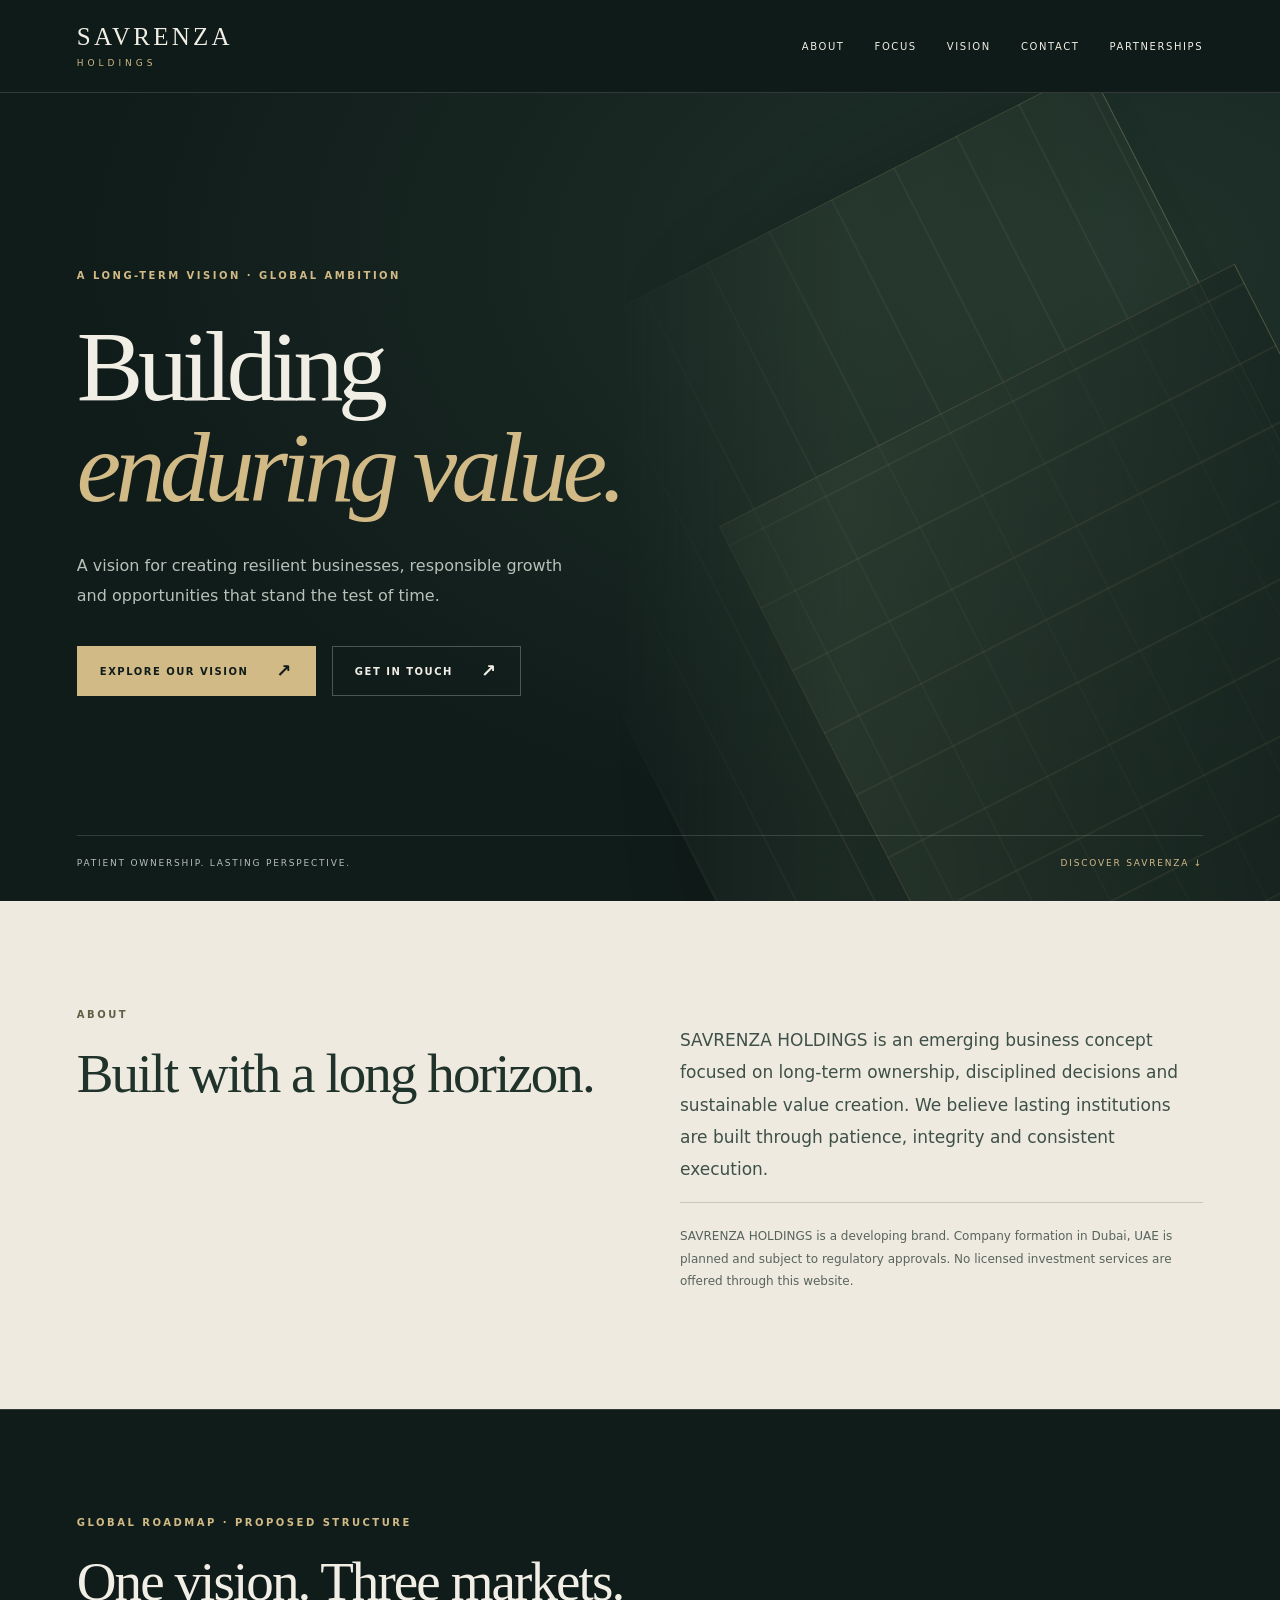
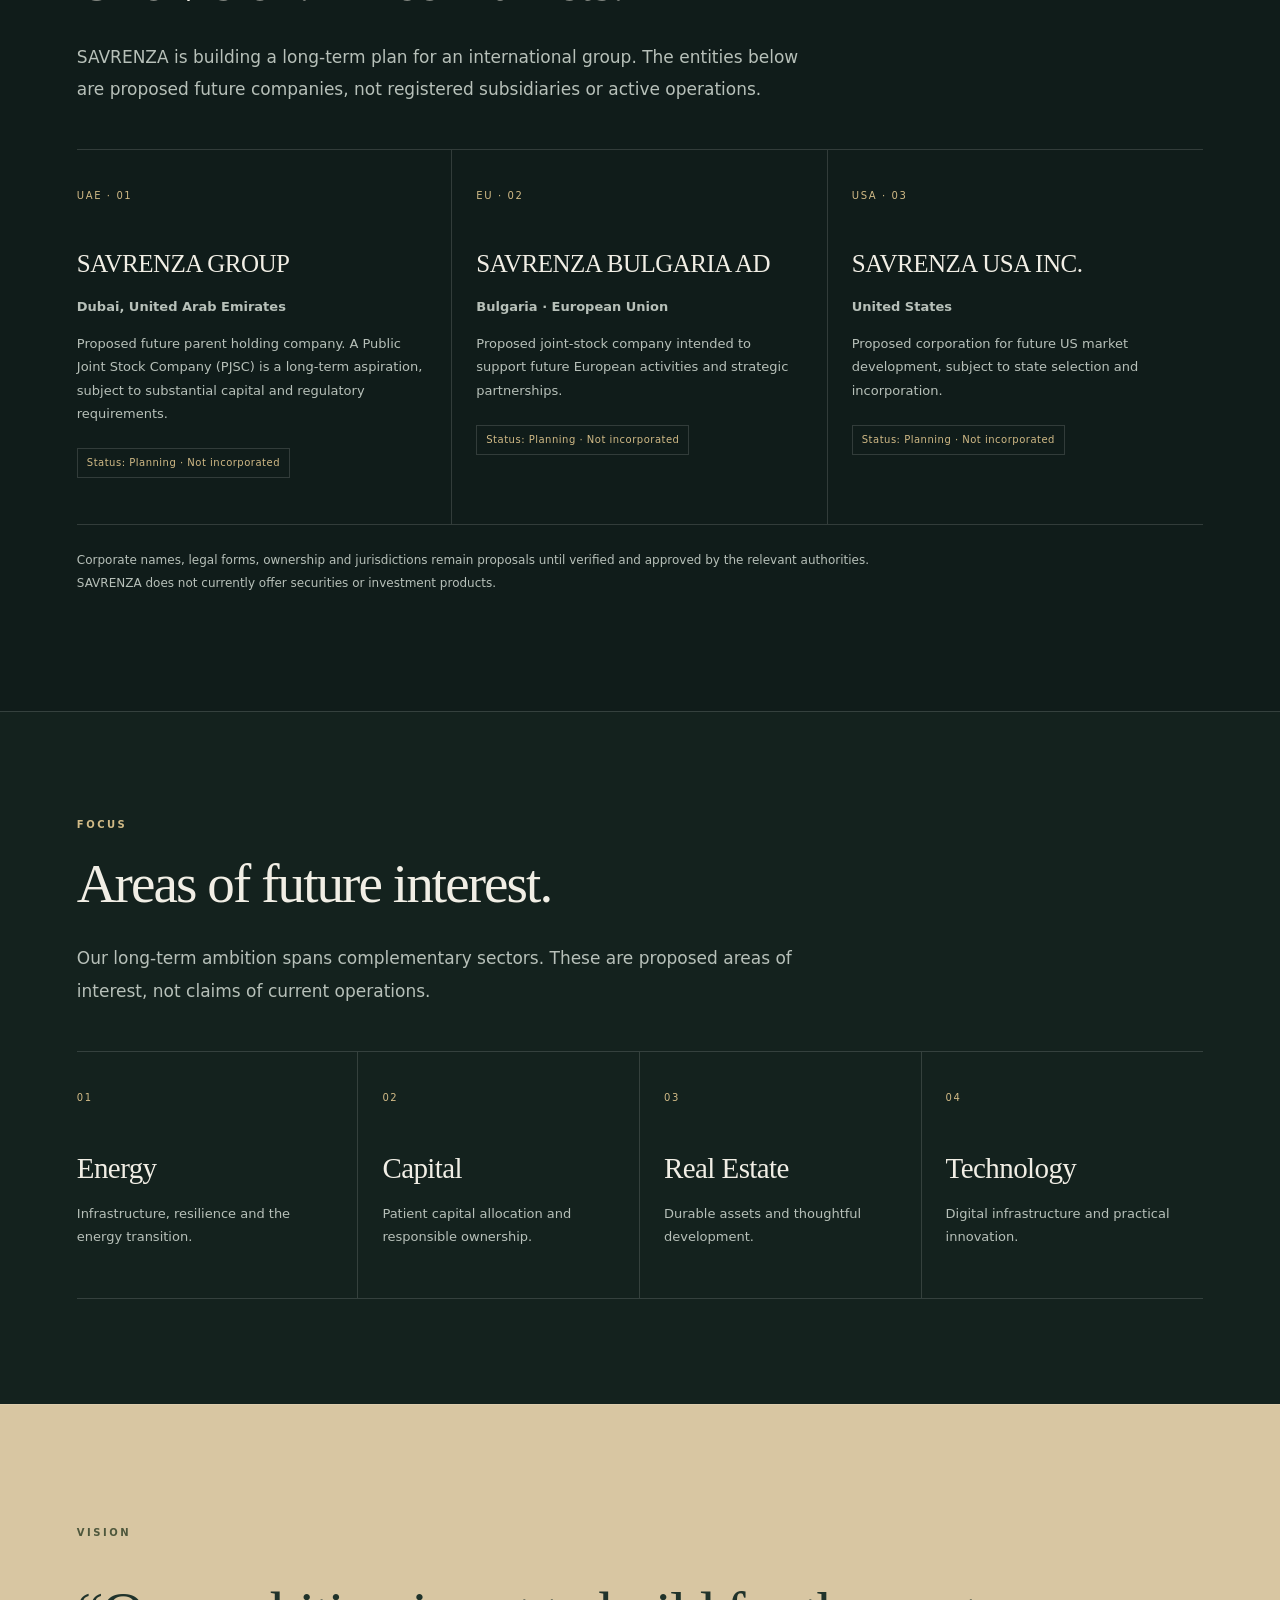
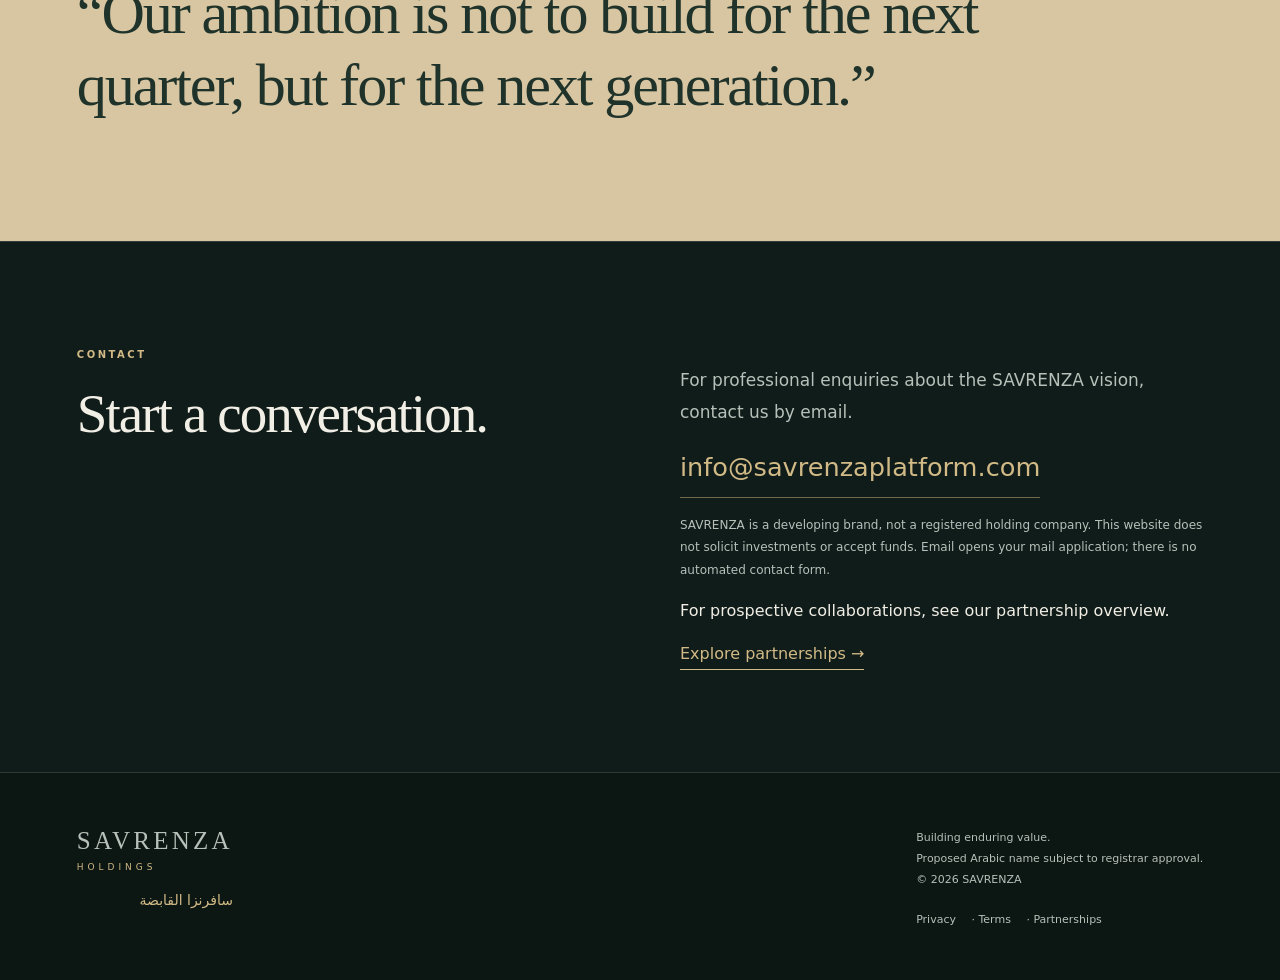
==== commit 242f1458: "Publish refreshed SAVRENZA Holdings pages" ====
--- a/index.html
+++ b/index.html
@@ -1,6 +1,2 @@
-<!DOCTYPE html>
-<html lang="en"><head><meta charset="utf-8"/><meta content="width=device-width, initial-scale=1" name="viewport"/><meta content="#101719" name="theme-color"/><meta content="SAVRENZA is a developing business brand with a long-term vision for responsible ownership, energy, technology and enduring value." name="description"/><meta content="index,follow" name="robots"/><link href="https://savrenzaplatform.com/" rel="canonical"/><meta content="website" property="og:type"/><meta content="SAVRENZA — Building Enduring Value" property="og:title"/><meta content="A long-term vision for responsible growth, resilient businesses and enduring value." property="og:description"/><meta content="https://savrenzaplatform.com/" property="og:url"/><meta content="summary" name="twitter:card"/><link href="/assets/favicon.svg" rel="icon" type="image/svg+xml"/><title>SAVRENZA HOLDINGS — Building Enduring Value</title><style>
-:root{--bg:#0c1315;--panel:#152023;--text:#f2eee7;--muted:#a8b1af;--gold:#cbb58a;--line:#334143}*{box-sizing:border-box}html{scroll-behavior:smooth}body{margin:0;background:var(--bg);color:var(--text);font-family:Inter,ui-sans-serif,system-ui,-apple-system,'Segoe UI',Arial,sans-serif}a{color:inherit;text-decoration:none}.wrap{max-width:1220px;margin:auto;padding:0 28px}header{position:sticky;top:0;background:#0c1315eF;backdrop-filter:blur(18px);z-index:10;border-bottom:1px solid #ffffff19}.nav{display:flex;align-items:center;justify-content:space-between;gap:18px;min-height:84px}.brand{font-family:Georgia,serif;letter-spacing:.18em;font-size:22px;font-weight:600}.brand small{display:block;font:9px ui-sans-serif,system-ui;letter-spacing:.44em;color:var(--gold);margin-top:6px}.navlinks{display:flex;gap:26px;color:#c5cfcd;font-size:12px;text-transform:uppercase;letter-spacing:.14em}.select{max-width:155px;background:#172326;border:1px solid #53605b;color:white;padding:10px;border-radius:3px}.hero{min-height:720px;display:flex;align-items:center;position:relative;overflow:hidden;background:radial-gradient(ellipse at 78% 35%,#42504b44,transparent 35%),linear-gradient(130deg,#101a1c,#0c1315 70%)}.hero:after{content:'';position:absolute;width:600px;height:600px;border:1px solid #cbb58a24;border-radius:50%;right:-100px;top:100px;box-shadow:0 0 0 100px #cbb58a06,0 0 0 200px #cbb58a05;pointer-events:none}.eyebrow{font-size:11px;text-transform:uppercase;letter-spacing:.32em;color:var(--gold);font-weight:700}.hero h1{font-family:Georgia,'Times New Roman',serif;font-weight:400;letter-spacing:-.045em;line-height:1.06;font-size:clamp(54px,8vw,112px);max-width:930px;margin:30px 0}.hero p{font-size:18px;line-height:1.8;color:#bdc7c4;max-width:600px}.actions{display:flex;gap:20px;align-items:center;margin-top:40px;flex-wrap:wrap}.button{padding:16px 24px;border:1px solid var(--gold);color:var(--bg);background:var(--gold);font-size:12px;text-transform:uppercase;letter-spacing:.14em;font-weight:700}.button.secondary{background:transparent;color:var(--text)}section{padding:110px 0;border-bottom:1px solid #ffffff15}h2{font:400 clamp(34px,5vw,60px)/1.2 Georgia,serif;letter-spacing:-.03em;margin:20px 0 28px}.lead{font-size:18px;line-height:1.9;color:var(--muted);max-width:800px}.grid{display:grid;grid-template-columns:repeat(4,1fr);gap:15px;margin-top:45px}.card{background:var(--panel);padding:32px 26px;min-height:250px;border:1px solid #ffffff0c}.card .num{color:var(--gold);font-size:12px;letter-spacing:.2em}.card h3{font:400 27px Georgia,serif;margin:32px 0 14px}.card p{color:var(--muted);font-size:14px;line-height:1.7}.statement{background:#172124}.statement blockquote{font:400 clamp(29px,4.5vw,56px)/1.3 Georgia,serif;max-width:980px;margin:0}.statement .eyebrow{margin-bottom:30px}.two{display:grid;grid-template-columns:1fr 1fr;gap:80px}.note{font-size:13px;color:#9fa9a7;line-height:1.8;margin-top:20px}footer{padding:55px 0;color:#aeb9b6;font-size:12px}.foot{display:flex;justify-content:space-between;gap:24px;flex-wrap:wrap}.arabic{font-family:Tahoma,Arial,sans-serif;color:var(--gold);font-size:15px;letter-spacing:0;margin-top:8px}html[dir=rtl] .hero:after{right:auto;left:-100px}html[dir=rtl] .brand{letter-spacing:0}@media(max-width:850px){.navlinks{display:none}.grid{grid-template-columns:repeat(2,1fr)}.two{grid-template-columns:1fr;gap:20px}.hero{min-height:640px}section{padding:80px 0}}@media(max-width:550px){.wrap{padding:0 20px}.brand{font-size:17px}.nav{min-height:72px}.select{max-width:120px}.grid{grid-template-columns:1fr}.card{min-height:190px}.hero h1{font-size:52px}.hero p{font-size:16px}}
-/* Usable keyboard navigation, small-screen menu and motion preferences */
-.skip-link{position:absolute;left:12px;top:-80px;padding:12px 18px;background:var(--gold);color:var(--bg);z-index:30}.skip-link:focus{top:12px}a:focus-visible,button:focus-visible,select:focus-visible{outline:3px solid var(--gold);outline-offset:4px}.menu-toggle{display:none;background:transparent;border:1px solid #6e827d;color:var(--text);padding:11px 13px;font:inherit;cursor:pointer}.button:hover{filter:brightness(1.1)}.navlinks a:hover{text-decoration:underline;text-underline-offset:6px}.contact-link{text-decoration:underline;text-decoration-color:var(--gold);text-underline-offset:5px}.nav-controls{display:flex;align-items:center;gap:12px}@media(max-width:850px){.menu-toggle{display:block}.navlinks{display:none;position:absolute;top:100%;left:0;right:0;padding:18px 28px;background:#0c1315;border-bottom:1px solid var(--line);flex-direction:column;gap:20px}.navlinks.open{display:flex}.nav{position:relative}}@media(max-width:550px){.nav{gap:10px}.nav-controls{gap:8px}.select{max-width:110px}.menu-toggle{padding:9px 10px}.hero h1{font-size:clamp(42px,12vw,52px)}.hero{min-height:570px}}@media(prefers-reduced-motion:reduce){html{scroll-behavior:auto}*,*:before,*:after{animation-duration:.01ms!important;transition-duration:.01ms!important}}
-</style></head><body><a class="skip-link" href="#main-content">Skip to main content</a><header><div class="wrap nav"><a aria-label="SAVRENZA HOLDINGS" class="brand" href="#top">SAVRENZA<small>HOLDINGS</small></a><nav aria-label="Primary navigation" class="navlinks" id="primary-nav"><a data-i="navAbout" href="#about">About</a><a data-i="navFocus" href="#focus">Focus</a><a data-i="navVision" href="#vision">Vision</a><a data-i="navContact" href="#contact">Contact</a><a href="partnerships.html">Partnerships</a></nav><div class="nav-controls"><select aria-label="Choose language" class="select" id="language"></select><button aria-controls="primary-nav" aria-expanded="false" aria-label="Open navigation" class="menu-toggle" id="menu-toggle" type="button">Menu</button></div></div></header><main id="main-content"><div id="top"></div><div class="hero"><div class="wrap"><div class="eyebrow" data-i="eyebrow">A long-term vision · Global ambition</div><h1 data-i="hero">Building enduring value.</h1><p data-i="intro">A vision for creating resilient businesses, responsible growth and opportunities that stand the test of time.</p><div class="actions"><a class="button" data-i="explore" href="#about">Explore our vision</a><a class="button secondary" data-i="connect" href="#contact">Get in touch</a></div></div></div><section id="about"><div class="wrap two"><div><div class="eyebrow" data-i="navAbout">About</div><h2 data-i="aboutTitle">Built with a long horizon.</h2></div><div><p class="lead" data-i="aboutText">SAVRENZA HOLDINGS is an emerging business concept focused on long-term ownership, disciplined decisions and sustainable value creation. We believe lasting institutions are built through patience, integrity and consistent execution.</p><p class="note" data-i="status">SAVRENZA HOLDINGS is a developing brand. Company formation in Dubai, UAE is planned and subject to regulatory approvals. No licensed investment services are offered through this website.</p></div></div></section><section id="global-structure" aria-labelledby="global-structure-title"><div class="wrap"><div class="eyebrow">GLOBAL ROADMAP · PROPOSED STRUCTURE</div><h2 id="global-structure-title">One vision. Three markets.</h2><p class="lead">SAVRENZA is building a long-term plan for an international group. The entities below are proposed future companies, not registered subsidiaries or active operations.</p><div class="grid"><article class="card"><span class="num">UAE · 01</span><h3>SAVRENZA GROUP</h3><p><strong>Dubai, United Arab Emirates</strong></p><p>Proposed future parent holding company. A Public Joint Stock Company (PJSC) is a long-term aspiration, subject to substantial capital and regulatory requirements.</p><p class="note">Status: Planning · Not incorporated</p></article><article class="card"><span class="num">EU · 02</span><h3>SAVRENZA BULGARIA AD</h3><p><strong>Bulgaria · European Union</strong></p><p>Proposed joint-stock company intended to support future European activities and strategic partnerships.</p><p class="note">Status: Planning · Not incorporated</p></article><article class="card"><span class="num">USA · 03</span><h3>SAVRENZA USA INC.</h3><p><strong>United States</strong></p><p>Proposed corporation for future US market development, subject to state selection and incorporation.</p><p class="note">Status: Planning · Not incorporated</p></article></div><p class="note" style="margin-top:24px">Corporate names, legal forms, ownership and jurisdictions remain proposals until verified and approved by the relevant authorities. SAVRENZA does not currently offer securities or investment products.</p></div></section><section id="focus"><div class="wrap"><div class="eyebrow" data-i="navFocus">Focus</div><h2 data-i="focusTitle">Areas of future interest.</h2><p class="lead" data-i="focusIntro">Our long-term ambition spans complementary sectors. These are proposed areas of interest, not claims of current operations.</p><div class="grid"><article class="card"><span class="num">01</span><h3 data-i="energy">Energy</h3><p data-i="energyText">Infrastructure, resilience and the energy transition.</p></article><article class="card"><span class="num">02</span><h3 data-i="capital">Capital</h3><p data-i="capitalText">Patient capital allocation and responsible ownership.</p></article><article class="card"><span class="num">03</span><h3 data-i="realestate">Real Estate</h3><p data-i="realestateText">Durable assets and thoughtful development.</p></article><article class="card"><span class="num">04</span><h3 data-i="tech">Technology</h3><p data-i="techText">Digital infrastructure and practical innovation.</p></article></div></div></section><section class="statement" id="vision"><div class="wrap"><div class="eyebrow" data-i="navVision">Vision</div><blockquote data-i="quote">“Our ambition is not to build for the next quarter, but for the next generation.”</blockquote></div></section><section id="contact"><div class="wrap two"><div><div class="eyebrow" data-i="navContact">Contact</div><h2 data-i="contactTitle">Start a conversation.</h2></div><div><p class="lead" data-i="contactText">For professional enquiries about the SAVRENZA vision, contact us by email.</p><p><a class="contact-link" href="mailto:info@savrenzaplatform.com">info@savrenzaplatform.com</a></p><p class="note" data-i="contactNote">SAVRENZA is a developing brand, not a registered holding company. This website does not solicit investments or accept funds. Email opens your mail application; there is no automated contact form.</p><p>For prospective collaborations, see our partnership overview.</p><a href="partnerships.html">Explore partnerships →</a></div></div></section></main><footer><div class="wrap foot"><div><div class="brand">SAVRENZA<small>HOLDINGS</small></div><div class="arabic" dir="rtl" lang="ar">سافرنزا القابضة</div></div><div><span data-i="footer">Building enduring value.</span><br/><span data-i="legal">Proposed Arabic name subject to registrar approval.</span><br/>© <span id="year"></span> SAVRENZA<p><a href="privacy.html">Privacy</a> · <a href="terms.html">Terms</a> · <a href="partnerships.html">Partnerships</a></p></div></div></footer><script defer="" src="translations.js"></script><script defer="" src="assets/holdings-accessibility.js"></script></body></html>
+<!DOCTYPE html>
+<html lang="en"><head><meta charset="utf-8"/><meta content="width=device-width, initial-scale=1" name="viewport"/><meta content="#101c1a" name="theme-color"/><meta content="SAVRENZA is a developing business brand with a long-term vision for responsible ownership, energy, technology and enduring value." name="description"/><meta content="index,follow" name="robots"/><link href="https://savrenzaplatform.com/" rel="canonical"/><meta content="website" property="og:type"/><meta content="SAVRENZA — Building Enduring Value" property="og:title"/><meta content="A long-term vision for responsible growth, resilient businesses and enduring value." property="og:description"/><meta content="https://savrenzaplatform.com/" property="og:url"/><meta content="summary" name="twitter:card"/><link href="/assets/favicon.svg" rel="icon" type="image/svg+xml"/><title>SAVRENZA HOLDINGS — Building Enduring Value</title><link rel="stylesheet" href="/assets/holdings.css"/></head><body><a class="skip-link" href="#main-content">Skip to main content</a><header><div class="wrap nav"><a aria-label="SAVRENZA HOLDINGS" class="brand" href="#top">SAVRENZA<small>HOLDINGS</small></a><nav aria-label="Primary navigation" class="navlinks" id="primary-nav"><a data-i="navAbout" href="#about">About</a><a data-i="navFocus" href="#focus">Focus</a><a data-i="navVision" href="#vision">Vision</a><a data-i="navContact" href="#contact">Contact</a><a href="partnerships.html">Partnerships</a></nav><div class="nav-controls"><button aria-controls="primary-nav" aria-expanded="false" aria-label="Open navigation" class="menu-toggle" id="menu-toggle" type="button">Menu</button></div></div></header><main id="main-content"><div id="top"></div><div class="hero"><div class="hero-art" aria-hidden="true"></div><div class="wrap"><div class="eyebrow" data-i="eyebrow">A long-term vision · Global ambition</div><h1>Building<br/><em>enduring value.</em></h1><p data-i="intro">A vision for creating resilient businesses, responsible growth and opportunities that stand the test of time.</p><div class="actions"><a class="button" data-i="explore" href="#about">Explore our vision</a><a class="button secondary" data-i="connect" href="#contact">Get in touch</a></div></div><div class="hero-bottom"><span>Patient ownership. Lasting perspective.</span><a href="#about">Discover Savrenza ↓</a></div></div><section id="about"><div class="wrap two"><div><div class="eyebrow" data-i="navAbout">About</div><h2 data-i="aboutTitle">Built with a long horizon.</h2></div><div><p class="lead" data-i="aboutText">SAVRENZA HOLDINGS is an emerging business concept focused on long-term ownership, disciplined decisions and sustainable value creation. We believe lasting institutions are built through patience, integrity and consistent execution.</p><p class="note" data-i="status">SAVRENZA HOLDINGS is a developing brand. Company formation in Dubai, UAE is planned and subject to regulatory approvals. No licensed investment services are offered through this website.</p></div></div></section><section id="global-structure" aria-labelledby="global-structure-title"><div class="wrap"><div class="eyebrow">GLOBAL ROADMAP · PROPOSED STRUCTURE</div><h2 id="global-structure-title">One vision. Three markets.</h2><p class="lead">SAVRENZA is building a long-term plan for an international group. The entities below are proposed future companies, not registered subsidiaries or active operations.</p><div class="grid"><article class="card"><span class="num">UAE · 01</span><h3>SAVRENZA GROUP</h3><p><strong>Dubai, United Arab Emirates</strong></p><p>Proposed future parent holding company. A Public Joint Stock Company (PJSC) is a long-term aspiration, subject to substantial capital and regulatory requirements.</p><p class="note">Status: Planning · Not incorporated</p></article><article class="card"><span class="num">EU · 02</span><h3>SAVRENZA BULGARIA AD</h3><p><strong>Bulgaria · European Union</strong></p><p>Proposed joint-stock company intended to support future European activities and strategic partnerships.</p><p class="note">Status: Planning · Not incorporated</p></article><article class="card"><span class="num">USA · 03</span><h3>SAVRENZA USA INC.</h3><p><strong>United States</strong></p><p>Proposed corporation for future US market development, subject to state selection and incorporation.</p><p class="note">Status: Planning · Not incorporated</p></article></div><p class="note" style="margin-top:24px">Corporate names, legal forms, ownership and jurisdictions remain proposals until verified and approved by the relevant authorities. SAVRENZA does not currently offer securities or investment products.</p></div></section><section id="focus"><div class="wrap"><div class="eyebrow" data-i="navFocus">Focus</div><h2 data-i="focusTitle">Areas of future interest.</h2><p class="lead" data-i="focusIntro">Our long-term ambition spans complementary sectors. These are proposed areas of interest, not claims of current operations.</p><div class="grid"><article class="card"><span class="num">01</span><h3 data-i="energy">Energy</h3><p data-i="energyText">Infrastructure, resilience and the energy transition.</p></article><article class="card"><span class="num">02</span><h3 data-i="capital">Capital</h3><p data-i="capitalText">Patient capital allocation and responsible ownership.</p></article><article class="card"><span class="num">03</span><h3 data-i="realestate">Real Estate</h3><p data-i="realestateText">Durable assets and thoughtful development.</p></article><article class="card"><span class="num">04</span><h3 data-i="tech">Technology</h3><p data-i="techText">Digital infrastructure and practical innovation.</p></article></div></div></section><section class="statement" id="vision"><div class="wrap"><div class="eyebrow" data-i="navVision">Vision</div><blockquote data-i="quote">“Our ambition is not to build for the next quarter, but for the next generation.”</blockquote></div></section><section id="contact"><div class="wrap two"><div><div class="eyebrow" data-i="navContact">Contact</div><h2 data-i="contactTitle">Start a conversation.</h2></div><div><p class="lead" data-i="contactText">For professional enquiries about the SAVRENZA vision, contact us by email.</p><p><a class="contact-link" href="mailto:info@savrenzaplatform.com">info@savrenzaplatform.com</a></p><p class="note" data-i="contactNote">SAVRENZA is a developing brand, not a registered holding company. This website does not solicit investments or accept funds. Email opens your mail application; there is no automated contact form.</p><p>For prospective collaborations, see our partnership overview.</p><a href="partnerships.html">Explore partnerships →</a></div></div></section></main><footer><div class="wrap foot"><div><div class="brand">SAVRENZA<small>HOLDINGS</small></div><div class="arabic" dir="rtl" lang="ar">سافرنزا القابضة</div></div><div><span data-i="footer">Building enduring value.</span><br/><span data-i="legal">Proposed Arabic name subject to registrar approval.</span><br/>© <span id="year">2026</span> SAVRENZA<p><a href="privacy.html">Privacy</a> · <a href="terms.html">Terms</a> · <a href="partnerships.html">Partnerships</a></p></div></div></footer><script defer="" src="assets/holdings-accessibility.js"></script></body></html>
--- a/assets/holdings.css
+++ b/assets/holdings.css
@@ -0,0 +1,2 @@
+:root{color-scheme:dark;--bg:#101c1a;--panel:#182824;--text:#f1eee5;--muted:#b7c0b9;--gold:#d1ba86;--line:#ffffff24}*{box-sizing:border-box}html{scroll-behavior:smooth;scroll-padding-top:110px}body{margin:0;background:var(--bg);color:var(--text);font:16px/1.7 system-ui,-apple-system,'Segoe UI',sans-serif}a{color:inherit;text-decoration:none}button{font:inherit}::selection{background:var(--gold);color:var(--bg)}.wrap{width:100%;max-width:1440px;margin:auto;padding:0 6%}header{position:sticky;top:0;z-index:20;background:#101c1af5;border-bottom:1px solid var(--line);backdrop-filter:blur(16px)}.nav{min-height:92px;display:flex;align-items:center;justify-content:space-between;gap:28px}.brand{font:400 25px/1 Georgia,serif;letter-spacing:.13em}.brand small{display:block;font:9px/1.2 system-ui,sans-serif;letter-spacing:.44em;margin-top:9px;color:var(--gold)}.navlinks{display:flex;gap:30px;align-items:center;font-size:10px;letter-spacing:.16em;text-transform:uppercase}.navlinks a{padding:12px 0}.navlinks a:hover{color:var(--gold)}.nav-controls{display:none}.menu-toggle{border:1px solid var(--line);padding:10px 14px;background:transparent;color:var(--text);cursor:pointer}.skip-link{position:fixed;top:-100px;left:20px;z-index:100;padding:12px 20px;background:var(--gold);color:var(--bg)}.skip-link:focus{top:12px}:focus-visible{outline:2px solid var(--gold);outline-offset:6px}.hero{position:relative;isolation:isolate;min-height:min(830px,calc(100svh - 92px));display:flex;align-items:center;overflow:hidden;background:radial-gradient(ellipse at 85% 20%,#4967534a,transparent 65%)}.hero>.wrap{position:relative;z-index:2;padding-top:90px;padding-bottom:120px}.eyebrow{font-size:10px;line-height:1.6;text-transform:uppercase;letter-spacing:.25em;color:var(--gold);font-weight:600}.hero h1{max-width:780px;font:400 clamp(62px,7.8vw,118px)/1.02 Georgia,serif;letter-spacing:-.055em;margin:32px 0}.hero h1 em{color:var(--gold);font-weight:400}.hero p{max-width:490px;color:var(--muted);font-size:16px;line-height:1.85}.actions{display:flex;flex-wrap:wrap;gap:16px;margin-top:36px}.button{display:inline-flex;align-items:center;justify-content:space-between;gap:28px;padding:15px 22px;background:var(--gold);color:var(--bg);border:1px solid var(--gold);font-size:10px;letter-spacing:.15em;text-transform:uppercase;font-weight:650;transition:background .2s,transform .2s}.button:after{content:'↗';font-size:18px;line-height:1}.button:hover{background:#e2cfa8;transform:translateY(-2px)}.button.secondary{background:transparent;color:var(--text);border-color:#ffffff40}.button.secondary:hover{background:#ffffff0b}.hero-art{position:absolute;inset:0 0 0 48%;z-index:-1;opacity:.7;overflow:hidden;mask-image:linear-gradient(90deg,transparent,#000 35%)}.hero-art:before{content:'';position:absolute;inset:8% -22% -70% 15%;transform:rotate(-27deg);background:repeating-linear-gradient(90deg,#c0ba9920 0px,#c0ba9910 2px,transparent 2px,transparent 70px),linear-gradient(110deg,#6c826244,#213c2d11);border:1px solid #d1ba8640;box-shadow:-50px 0 80px #0004}.hero-art:after{content:'';position:absolute;inset:32% -25% -30% 38%;transform:rotate(-27deg);border:1px solid #d1ba8650;background:repeating-linear-gradient(0deg,transparent 0,transparent 68px,#d1ba8622 69px,#d1ba8622 70px),linear-gradient(110deg,#6c82623b,#101c1a)}.hero-bottom{position:absolute;bottom:30px;left:6%;right:6%;display:flex;justify-content:space-between;border-top:1px solid var(--line);padding-top:20px;color:var(--muted);font-size:9px;letter-spacing:.2em;text-transform:uppercase}.hero-bottom a{color:var(--gold)}section{padding:105px 0;border-top:1px solid var(--line)}h2{font:400 clamp(36px,4.3vw,64px)/1.12 Georgia,serif;letter-spacing:-.035em;margin:20px 0 28px}.lead{font-size:17px;line-height:1.9;color:var(--muted);max-width:750px}.two{display:grid;grid-template-columns:1fr 1fr;gap:80px}.note{font-size:12px;line-height:1.85;color:var(--muted);max-width:850px}.grid{display:grid;grid-template-columns:repeat(4,minmax(0,1fr));margin-top:44px;border-top:1px solid var(--line);border-bottom:1px solid var(--line)}.card{position:relative;padding:30px 24px 36px;border-inline-end:1px solid var(--line);transition:background .25s}.card:first-child{padding-inline-start:0}.card:last-child{border-inline-end:0}.card:hover{background:#ffffff04}.num{font-size:10px;letter-spacing:.16em;color:var(--gold)}.card h3{font:400 29px/1.2 Georgia,serif;margin:42px 0 16px;letter-spacing:-.02em}.card p{font-size:13px;line-height:1.8;color:var(--muted)}#about{background:#eeeae0;color:#20332b}#about .eyebrow{color:#5e6044}#about .lead{color:#3e5047}#about .note{color:#58645b;border-top:1px solid #20332b30;padding-top:22px}#global-structure .grid{grid-template-columns:repeat(3,minmax(0,1fr))}#global-structure .card h3{font-size:25px}#global-structure .card .note{display:inline-block;color:var(--gold);font-size:10px;letter-spacing:.05em;border:1px solid var(--line);padding:5px 9px}#focus{background:#14221e}.statement{padding:120px 0;background:#d8c6a2;color:#20332b}.statement .eyebrow{color:#4e573c;margin-bottom:36px}.statement blockquote{font:400 clamp(34px,4.7vw,67px)/1.2 Georgia,serif;letter-spacing:-.035em;max-width:1050px;margin:0}#contact .contact-link{display:inline-block;color:var(--gold);font-size:clamp(16px,2vw,26px);border-bottom:1px solid #d1ba8680;padding-bottom:8px;overflow-wrap:anywhere}#contact a[href='partnerships.html']{color:var(--gold);border-bottom:1px solid var(--gold);padding-bottom:6px}footer{padding:55px 0 30px;background:#0c1613;border-top:1px solid var(--line)}.foot{display:flex;justify-content:space-between;gap:30px;color:var(--muted);font-size:11px;line-height:1.9}.foot p a{display:inline-block;padding:8px 0;margin-right:12px}.arabic{font-size:14px;margin-top:14px;color:var(--gold)}@media(max-width:1000px){.navlinks{gap:18px}.two{gap:40px}.card{padding:26px 16px}.hero h1{max-width:650px}.grid{grid-template-columns:repeat(2,minmax(0,1fr))}.card:nth-child(2){border-right:0}.card:nth-child(n+3){border-top:1px solid var(--line)}.card:nth-child(3){padding-left:0}#global-structure .grid{grid-template-columns:1fr}#global-structure .card{padding:24px 0;border-right:0;border-top:1px solid var(--line)}#global-structure .card:first-child{border-top:0}#global-structure .card h3{margin-top:16px}}@media(max-width:760px){html{scroll-padding-top:90px}.nav{min-height:76px}.brand{font-size:21px}.nav-controls{display:block}.navlinks{display:flex;flex-wrap:wrap;padding:16px 0}.js .navlinks{display:none;position:absolute;top:100%;left:0;right:0;padding:22px 6%;background:var(--bg);border-bottom:1px solid var(--line);flex-direction:column;align-items:stretch;gap:8px}.js .navlinks.open{display:flex}html:not(.js) .nav{flex-wrap:wrap}.hero{min-height:680px}.hero>.wrap{padding-top:65px;padding-bottom:110px}.hero h1{font-size:clamp(56px,10.8vw,80px)}.hero-art{left:25%;opacity:.35}.hero p{max-width:400px}.hero-bottom{font-size:8px;letter-spacing:.12em}.two{grid-template-columns:1fr;gap:12px}section{padding:72px 0}.statement{padding:78px 0}.foot{flex-direction:column}.card h3{font-size:26px}.card p{font-size:12px}}@media(max-width:400px){.grid{grid-template-columns:1fr}.card{padding:24px 0;border-right:0}.card+.card{border-top:1px solid var(--line)}.card h3{margin-top:20px}.hero-bottom span{max-width:180px}.actions{gap:12px}.button{padding:14px 17px;gap:15px}.hero h1{font-size:54px}}@media(prefers-reduced-motion:reduce){html{scroll-behavior:auto}*,*:before,*:after{transition:none!important;animation:none!important}}
+.partnership-page main.wrap{padding-top:80px;padding-bottom:90px}.partnership-page h1{font:400 clamp(44px,6vw,84px)/1.08 Georgia,serif;letter-spacing:-.04em;max-width:950px}.partnership-page h2{font-size:32px}.partnership-page .grid{grid-template-columns:repeat(3,minmax(0,1fr));gap:0}.partnership-page .card{border-radius:0;border-top:0;border-bottom:0;background:transparent}.partnership-page .card h2{font-size:28px}.partnership-page .card:first-child{border-left:0}.partnership-page .card:last-child{border-right:0}@media(max-width:760px){.partnership-page main.wrap{padding-top:50px;padding-bottom:60px}.partnership-page .grid{grid-template-columns:1fr}.partnership-page .card{padding:24px 0;border:0}.partnership-page .card+.card{border-top:1px solid var(--line)}}
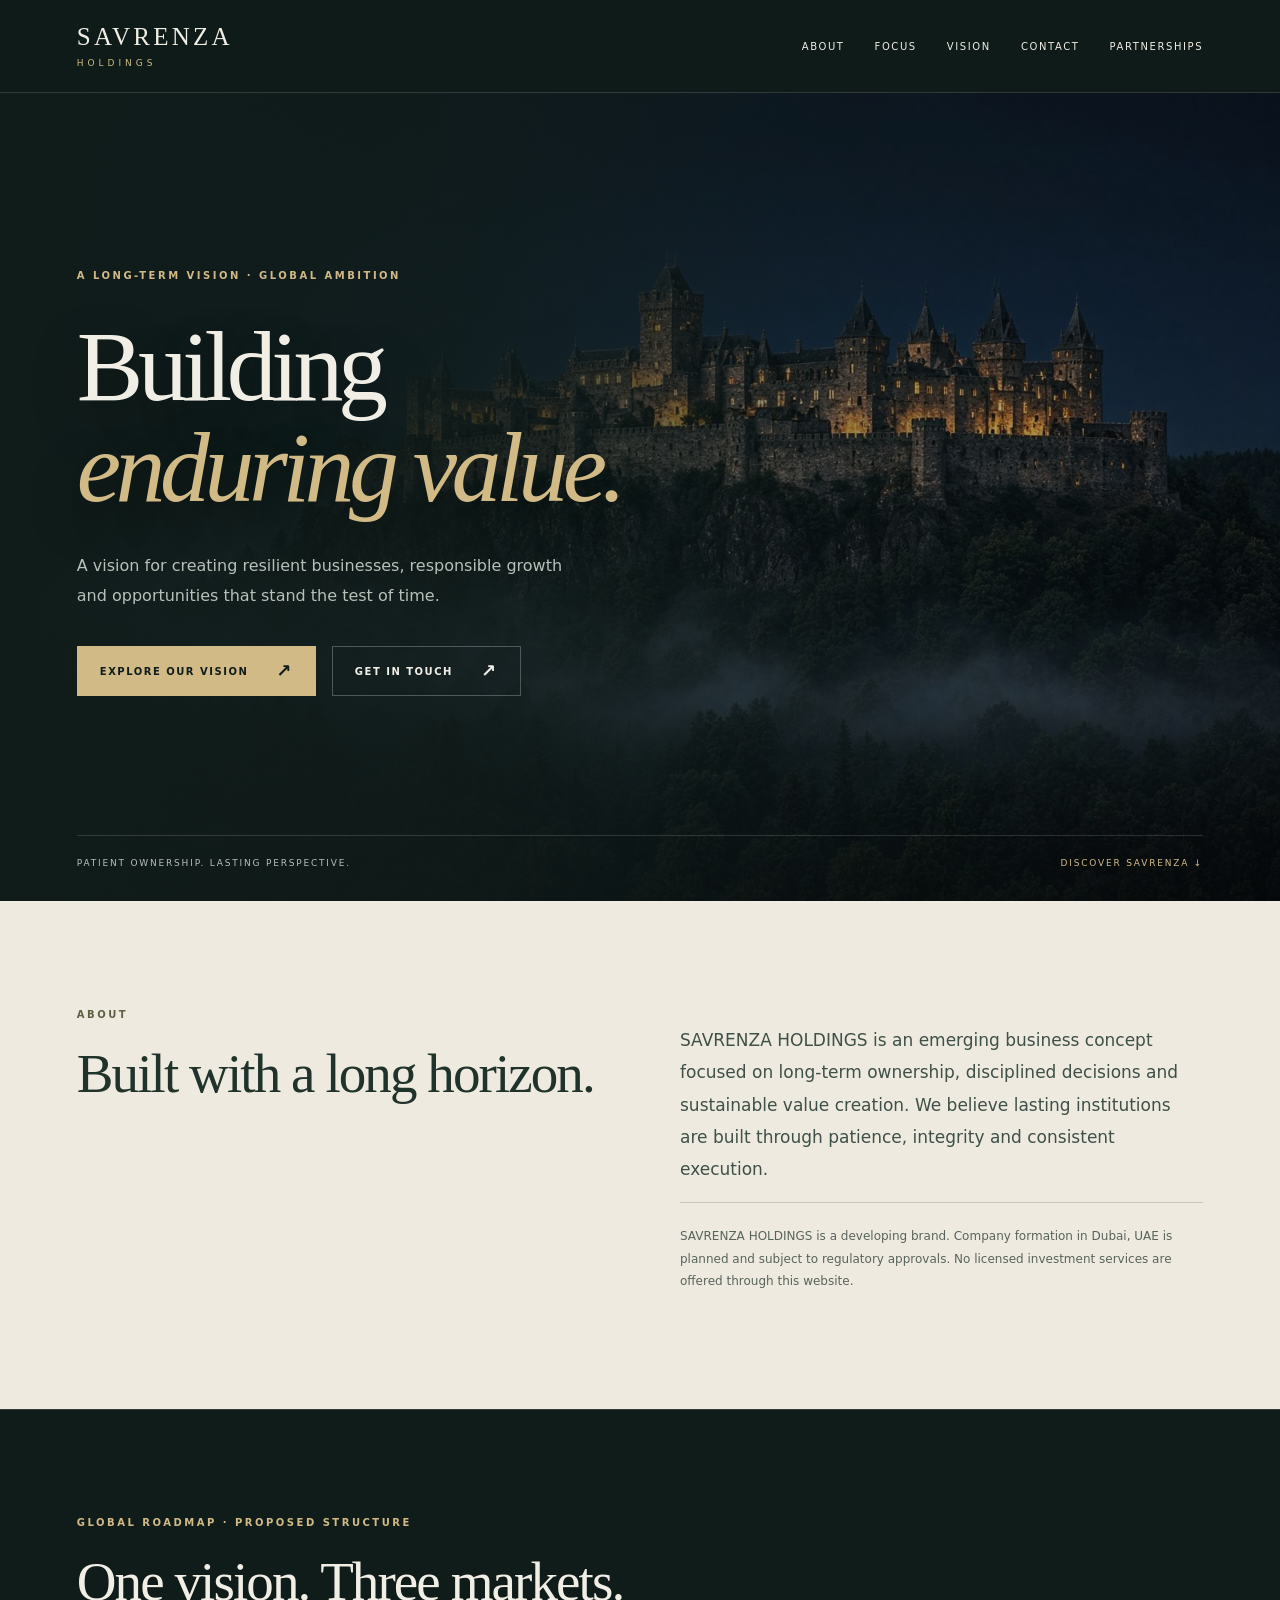
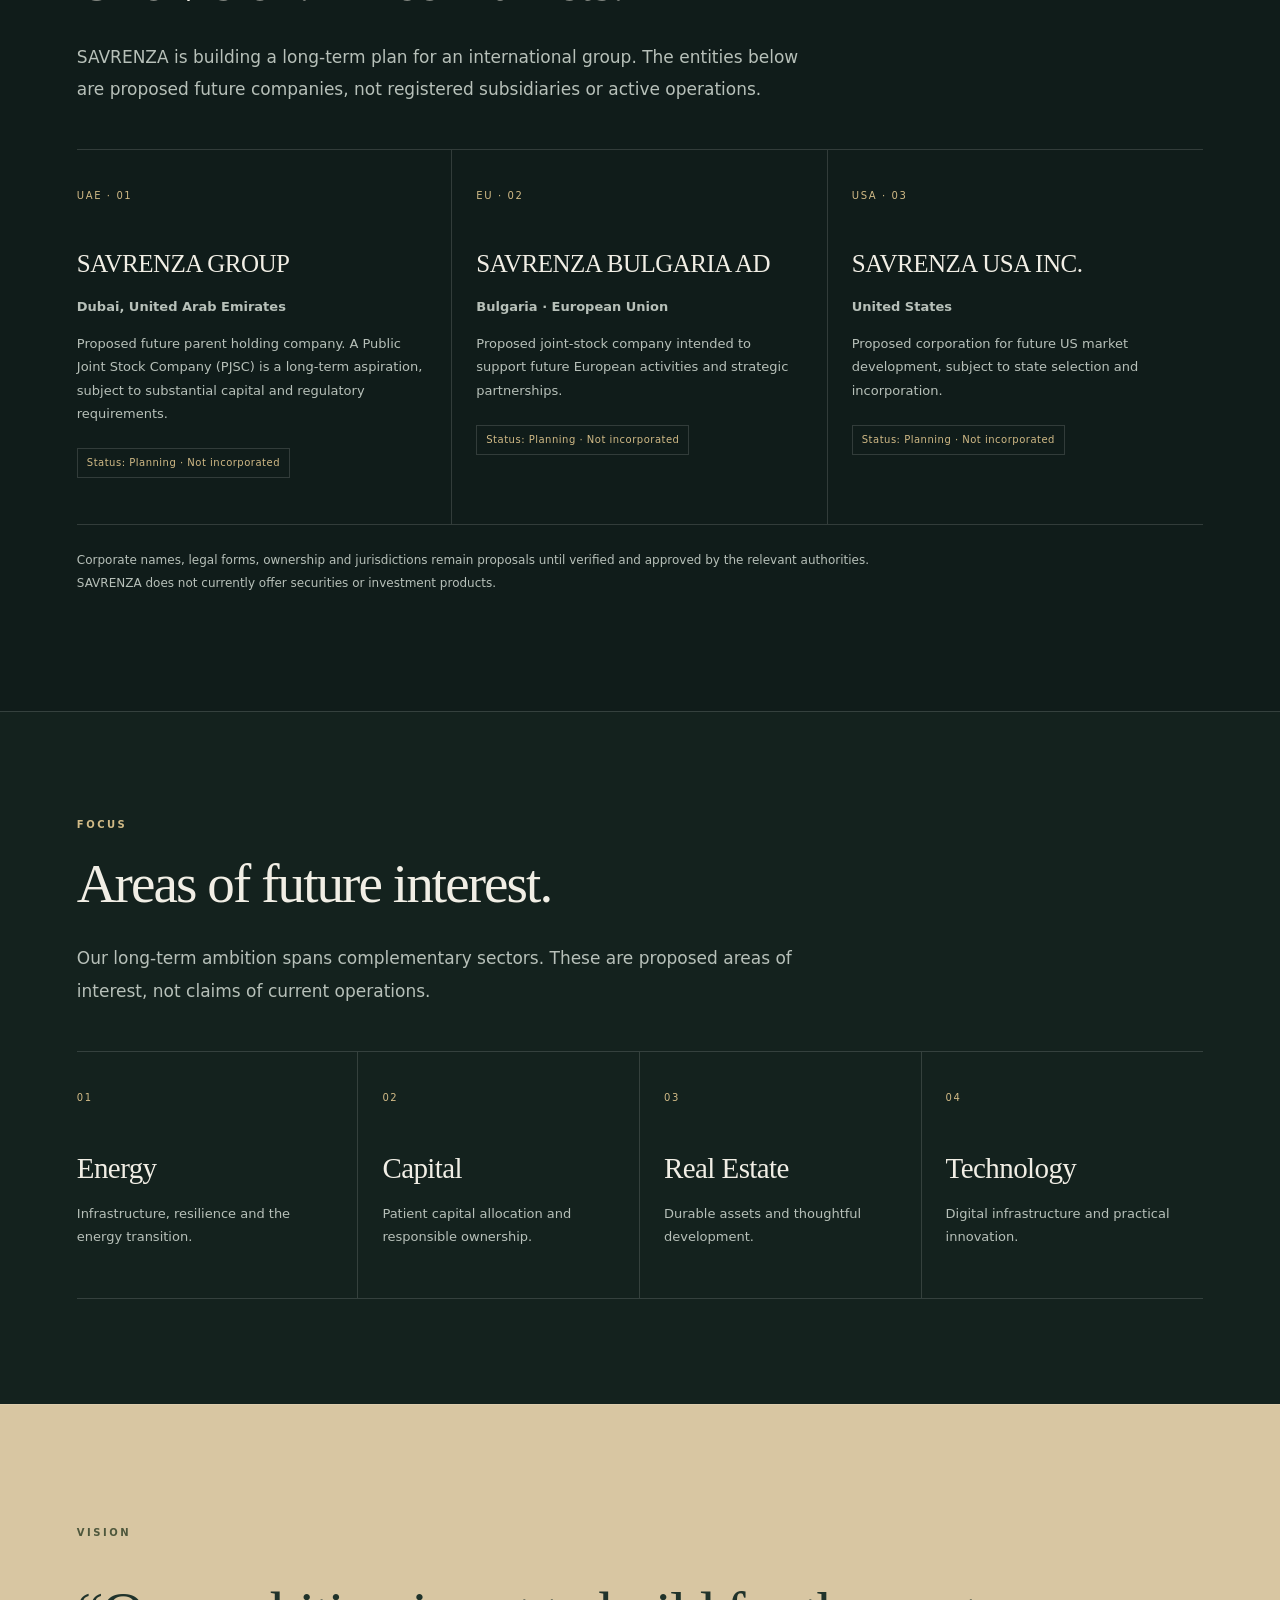
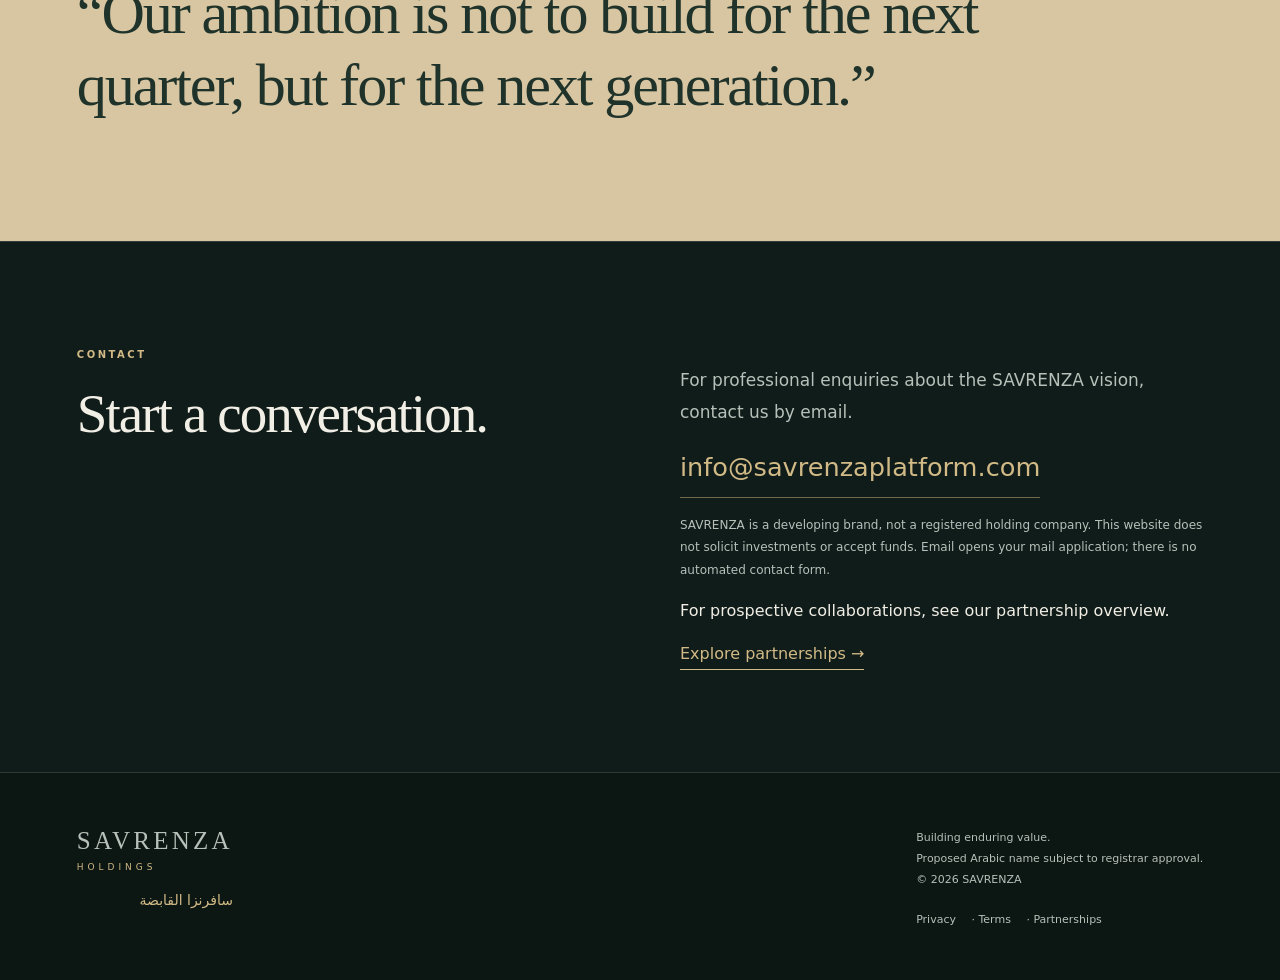
==== commit 1ea58d14: "Give the homepage a cinematic fortress hero." ====
--- a/index.html
+++ b/index.html
@@ -1,2 +1,2 @@
-<!DOCTYPE html>
-<html lang="en"><head><meta charset="utf-8"/><meta content="width=device-width, initial-scale=1" name="viewport"/><meta content="#101c1a" name="theme-color"/><meta content="SAVRENZA is a developing business brand with a long-term vision for responsible ownership, energy, technology and enduring value." name="description"/><meta content="index,follow" name="robots"/><link href="https://savrenzaplatform.com/" rel="canonical"/><meta content="website" property="og:type"/><meta content="SAVRENZA — Building Enduring Value" property="og:title"/><meta content="A long-term vision for responsible growth, resilient businesses and enduring value." property="og:description"/><meta content="https://savrenzaplatform.com/" property="og:url"/><meta content="summary" name="twitter:card"/><link href="/assets/favicon.svg" rel="icon" type="image/svg+xml"/><title>SAVRENZA HOLDINGS — Building Enduring Value</title><link rel="stylesheet" href="/assets/holdings.css"/></head><body><a class="skip-link" href="#main-content">Skip to main content</a><header><div class="wrap nav"><a aria-label="SAVRENZA HOLDINGS" class="brand" href="#top">SAVRENZA<small>HOLDINGS</small></a><nav aria-label="Primary navigation" class="navlinks" id="primary-nav"><a data-i="navAbout" href="#about">About</a><a data-i="navFocus" href="#focus">Focus</a><a data-i="navVision" href="#vision">Vision</a><a data-i="navContact" href="#contact">Contact</a><a href="partnerships.html">Partnerships</a></nav><div class="nav-controls"><button aria-controls="primary-nav" aria-expanded="false" aria-label="Open navigation" class="menu-toggle" id="menu-toggle" type="button">Menu</button></div></div></header><main id="main-content"><div id="top"></div><div class="hero"><div class="hero-art" aria-hidden="true"></div><div class="wrap"><div class="eyebrow" data-i="eyebrow">A long-term vision · Global ambition</div><h1>Building<br/><em>enduring value.</em></h1><p data-i="intro">A vision for creating resilient businesses, responsible growth and opportunities that stand the test of time.</p><div class="actions"><a class="button" data-i="explore" href="#about">Explore our vision</a><a class="button secondary" data-i="connect" href="#contact">Get in touch</a></div></div><div class="hero-bottom"><span>Patient ownership. Lasting perspective.</span><a href="#about">Discover Savrenza ↓</a></div></div><section id="about"><div class="wrap two"><div><div class="eyebrow" data-i="navAbout">About</div><h2 data-i="aboutTitle">Built with a long horizon.</h2></div><div><p class="lead" data-i="aboutText">SAVRENZA HOLDINGS is an emerging business concept focused on long-term ownership, disciplined decisions and sustainable value creation. We believe lasting institutions are built through patience, integrity and consistent execution.</p><p class="note" data-i="status">SAVRENZA HOLDINGS is a developing brand. Company formation in Dubai, UAE is planned and subject to regulatory approvals. No licensed investment services are offered through this website.</p></div></div></section><section id="global-structure" aria-labelledby="global-structure-title"><div class="wrap"><div class="eyebrow">GLOBAL ROADMAP · PROPOSED STRUCTURE</div><h2 id="global-structure-title">One vision. Three markets.</h2><p class="lead">SAVRENZA is building a long-term plan for an international group. The entities below are proposed future companies, not registered subsidiaries or active operations.</p><div class="grid"><article class="card"><span class="num">UAE · 01</span><h3>SAVRENZA GROUP</h3><p><strong>Dubai, United Arab Emirates</strong></p><p>Proposed future parent holding company. A Public Joint Stock Company (PJSC) is a long-term aspiration, subject to substantial capital and regulatory requirements.</p><p class="note">Status: Planning · Not incorporated</p></article><article class="card"><span class="num">EU · 02</span><h3>SAVRENZA BULGARIA AD</h3><p><strong>Bulgaria · European Union</strong></p><p>Proposed joint-stock company intended to support future European activities and strategic partnerships.</p><p class="note">Status: Planning · Not incorporated</p></article><article class="card"><span class="num">USA · 03</span><h3>SAVRENZA USA INC.</h3><p><strong>United States</strong></p><p>Proposed corporation for future US market development, subject to state selection and incorporation.</p><p class="note">Status: Planning · Not incorporated</p></article></div><p class="note" style="margin-top:24px">Corporate names, legal forms, ownership and jurisdictions remain proposals until verified and approved by the relevant authorities. SAVRENZA does not currently offer securities or investment products.</p></div></section><section id="focus"><div class="wrap"><div class="eyebrow" data-i="navFocus">Focus</div><h2 data-i="focusTitle">Areas of future interest.</h2><p class="lead" data-i="focusIntro">Our long-term ambition spans complementary sectors. These are proposed areas of interest, not claims of current operations.</p><div class="grid"><article class="card"><span class="num">01</span><h3 data-i="energy">Energy</h3><p data-i="energyText">Infrastructure, resilience and the energy transition.</p></article><article class="card"><span class="num">02</span><h3 data-i="capital">Capital</h3><p data-i="capitalText">Patient capital allocation and responsible ownership.</p></article><article class="card"><span class="num">03</span><h3 data-i="realestate">Real Estate</h3><p data-i="realestateText">Durable assets and thoughtful development.</p></article><article class="card"><span class="num">04</span><h3 data-i="tech">Technology</h3><p data-i="techText">Digital infrastructure and practical innovation.</p></article></div></div></section><section class="statement" id="vision"><div class="wrap"><div class="eyebrow" data-i="navVision">Vision</div><blockquote data-i="quote">“Our ambition is not to build for the next quarter, but for the next generation.”</blockquote></div></section><section id="contact"><div class="wrap two"><div><div class="eyebrow" data-i="navContact">Contact</div><h2 data-i="contactTitle">Start a conversation.</h2></div><div><p class="lead" data-i="contactText">For professional enquiries about the SAVRENZA vision, contact us by email.</p><p><a class="contact-link" href="mailto:info@savrenzaplatform.com">info@savrenzaplatform.com</a></p><p class="note" data-i="contactNote">SAVRENZA is a developing brand, not a registered holding company. This website does not solicit investments or accept funds. Email opens your mail application; there is no automated contact form.</p><p>For prospective collaborations, see our partnership overview.</p><a href="partnerships.html">Explore partnerships →</a></div></div></section></main><footer><div class="wrap foot"><div><div class="brand">SAVRENZA<small>HOLDINGS</small></div><div class="arabic" dir="rtl" lang="ar">سافرنزا القابضة</div></div><div><span data-i="footer">Building enduring value.</span><br/><span data-i="legal">Proposed Arabic name subject to registrar approval.</span><br/>© <span id="year">2026</span> SAVRENZA<p><a href="privacy.html">Privacy</a> · <a href="terms.html">Terms</a> · <a href="partnerships.html">Partnerships</a></p></div></div></footer><script defer="" src="assets/holdings-accessibility.js"></script></body></html>
+<!DOCTYPE html>
+<html lang="en"><head><meta charset="utf-8"/><meta content="width=device-width, initial-scale=1" name="viewport"/><meta content="#101c1a" name="theme-color"/><meta content="SAVRENZA is a developing business brand with a long-term vision for responsible ownership, energy, technology and enduring value." name="description"/><meta content="index,follow" name="robots"/><link href="https://savrenzaplatform.com/" rel="canonical"/><meta content="website" property="og:type"/><meta content="SAVRENZA — Building Enduring Value" property="og:title"/><meta content="A long-term vision for responsible growth, resilient businesses and enduring value." property="og:description"/><meta content="https://savrenzaplatform.com/" property="og:url"/><meta content="summary" name="twitter:card"/><link href="/assets/favicon.svg" rel="icon" type="image/svg+xml"/><title>SAVRENZA HOLDINGS — Building Enduring Value</title><link rel="stylesheet" href="/assets/holdings-v5.css"/></head><body><a class="skip-link" href="#main-content">Skip to main content</a><header><div class="wrap nav"><a aria-label="SAVRENZA HOLDINGS" class="brand" href="#top">SAVRENZA<small>HOLDINGS</small></a><nav aria-label="Primary navigation" class="navlinks" id="primary-nav"><a data-i="navAbout" href="#about">About</a><a data-i="navFocus" href="#focus">Focus</a><a data-i="navVision" href="#vision">Vision</a><a data-i="navContact" href="#contact">Contact</a><a href="partnerships.html">Partnerships</a></nav><div class="nav-controls"><button aria-controls="primary-nav" aria-expanded="false" aria-label="Open navigation" class="menu-toggle" id="menu-toggle" type="button">Menu</button></div></div></header><main id="main-content"><div id="top"></div><div class="hero"><img class="hero-photo" src="/assets/hero-fortress.jpg" alt=""><div class="hero-shade" aria-hidden="true"></div><div class="hero-art" aria-hidden="true"></div><div class="wrap"><div class="eyebrow" data-i="eyebrow">A long-term vision · Global ambition</div><h1>Building<br/><em>enduring value.</em></h1><p data-i="intro">A vision for creating resilient businesses, responsible growth and opportunities that stand the test of time.</p><div class="actions"><a class="button" data-i="explore" href="#about">Explore our vision</a><a class="button secondary" data-i="connect" href="#contact">Get in touch</a></div></div><div class="hero-bottom"><span>Patient ownership. Lasting perspective.</span><a href="#about">Discover Savrenza ↓</a></div></div><section id="about"><div class="wrap two"><div><div class="eyebrow" data-i="navAbout">About</div><h2 data-i="aboutTitle">Built with a long horizon.</h2></div><div><p class="lead" data-i="aboutText">SAVRENZA HOLDINGS is an emerging business concept focused on long-term ownership, disciplined decisions and sustainable value creation. We believe lasting institutions are built through patience, integrity and consistent execution.</p><p class="note" data-i="status">SAVRENZA HOLDINGS is a developing brand. Company formation in Dubai, UAE is planned and subject to regulatory approvals. No licensed investment services are offered through this website.</p></div></div></section><section id="global-structure" aria-labelledby="global-structure-title"><div class="wrap"><div class="eyebrow">GLOBAL ROADMAP · PROPOSED STRUCTURE</div><h2 id="global-structure-title">One vision. Three markets.</h2><p class="lead">SAVRENZA is building a long-term plan for an international group. The entities below are proposed future companies, not registered subsidiaries or active operations.</p><div class="grid"><article class="card"><span class="num">UAE · 01</span><h3>SAVRENZA GROUP</h3><p><strong>Dubai, United Arab Emirates</strong></p><p>Proposed future parent holding company. A Public Joint Stock Company (PJSC) is a long-term aspiration, subject to substantial capital and regulatory requirements.</p><p class="note">Status: Planning · Not incorporated</p></article><article class="card"><span class="num">EU · 02</span><h3>SAVRENZA BULGARIA AD</h3><p><strong>Bulgaria · European Union</strong></p><p>Proposed joint-stock company intended to support future European activities and strategic partnerships.</p><p class="note">Status: Planning · Not incorporated</p></article><article class="card"><span class="num">USA · 03</span><h3>SAVRENZA USA INC.</h3><p><strong>United States</strong></p><p>Proposed corporation for future US market development, subject to state selection and incorporation.</p><p class="note">Status: Planning · Not incorporated</p></article></div><p class="note" style="margin-top:24px">Corporate names, legal forms, ownership and jurisdictions remain proposals until verified and approved by the relevant authorities. SAVRENZA does not currently offer securities or investment products.</p></div></section><section id="focus"><div class="wrap"><div class="eyebrow" data-i="navFocus">Focus</div><h2 data-i="focusTitle">Areas of future interest.</h2><p class="lead" data-i="focusIntro">Our long-term ambition spans complementary sectors. These are proposed areas of interest, not claims of current operations.</p><div class="grid"><article class="card"><span class="num">01</span><h3 data-i="energy">Energy</h3><p data-i="energyText">Infrastructure, resilience and the energy transition.</p></article><article class="card"><span class="num">02</span><h3 data-i="capital">Capital</h3><p data-i="capitalText">Patient capital allocation and responsible ownership.</p></article><article class="card"><span class="num">03</span><h3 data-i="realestate">Real Estate</h3><p data-i="realestateText">Durable assets and thoughtful development.</p></article><article class="card"><span class="num">04</span><h3 data-i="tech">Technology</h3><p data-i="techText">Digital infrastructure and practical innovation.</p></article></div></div></section><section class="statement" id="vision"><div class="wrap"><div class="eyebrow" data-i="navVision">Vision</div><blockquote data-i="quote">“Our ambition is not to build for the next quarter, but for the next generation.”</blockquote></div></section><section id="contact"><div class="wrap two"><div><div class="eyebrow" data-i="navContact">Contact</div><h2 data-i="contactTitle">Start a conversation.</h2></div><div><p class="lead" data-i="contactText">For professional enquiries about the SAVRENZA vision, contact us by email.</p><p><a class="contact-link" href="mailto:info@savrenzaplatform.com">info@savrenzaplatform.com</a></p><p class="note" data-i="contactNote">SAVRENZA is a developing brand, not a registered holding company. This website does not solicit investments or accept funds. Email opens your mail application; there is no automated contact form.</p><p>For prospective collaborations, see our partnership overview.</p><a href="partnerships.html">Explore partnerships →</a></div></div></section></main><footer><div class="wrap foot"><div><div class="brand">SAVRENZA<small>HOLDINGS</small></div><div class="arabic" dir="rtl" lang="ar">سافرنزا القابضة</div></div><div><span data-i="footer">Building enduring value.</span><br/><span data-i="legal">Proposed Arabic name subject to registrar approval.</span><br/>© <span id="year">2026</span> SAVRENZA<p><a href="privacy.html">Privacy</a> · <a href="terms.html">Terms</a> · <a href="partnerships.html">Partnerships</a></p></div></div></footer><script defer="" src="assets/holdings-accessibility.js"></script></body></html>
--- a/assets/holdings-v5.css
+++ b/assets/holdings-v5.css
@@ -0,0 +1,22 @@
+:root{color-scheme:dark;--bg:#101c1a;--panel:#182824;--text:#f1eee5;--muted:#b7c0b9;--gold:#d1ba86;--line:#ffffff24}*{box-sizing:border-box}html{scroll-behavior:smooth;scroll-padding-top:110px}body{margin:0;background:var(--bg);color:var(--text);font:16px/1.7 system-ui,-apple-system,'Segoe UI',sans-serif}a{color:inherit;text-decoration:none}button{font:inherit}::selection{background:var(--gold);color:var(--bg)}.wrap{width:100%;max-width:1440px;margin:auto;padding:0 6%}header{position:sticky;top:0;z-index:20;background:#101c1af5;border-bottom:1px solid var(--line);backdrop-filter:blur(16px)}.nav{min-height:92px;display:flex;align-items:center;justify-content:space-between;gap:28px}.brand{font:400 25px/1 Georgia,serif;letter-spacing:.13em}.brand small{display:block;font:9px/1.2 system-ui,sans-serif;letter-spacing:.44em;margin-top:9px;color:var(--gold)}.navlinks{display:flex;gap:30px;align-items:center;font-size:10px;letter-spacing:.16em;text-transform:uppercase}.navlinks a{padding:12px 0}.navlinks a:hover{color:var(--gold)}.nav-controls{display:none}.menu-toggle{border:1px solid var(--line);padding:10px 14px;background:transparent;color:var(--text);cursor:pointer}.skip-link{position:fixed;top:-100px;left:20px;z-index:100;padding:12px 20px;background:var(--gold);color:var(--bg)}.skip-link:focus{top:12px}:focus-visible{outline:2px solid var(--gold);outline-offset:6px}.hero{position:relative;isolation:isolate;min-height:min(830px,calc(100svh - 92px));display:flex;align-items:center;overflow:hidden;background:radial-gradient(ellipse at 85% 20%,#4967534a,transparent 65%)}.hero>.wrap{position:relative;z-index:2;padding-top:90px;padding-bottom:120px}.eyebrow{font-size:10px;line-height:1.6;text-transform:uppercase;letter-spacing:.25em;color:var(--gold);font-weight:600}.hero h1{max-width:780px;font:400 clamp(62px,7.8vw,118px)/1.02 Georgia,serif;letter-spacing:-.055em;margin:32px 0}.hero h1 em{color:var(--gold);font-weight:400}.hero p{max-width:490px;color:var(--muted);font-size:16px;line-height:1.85}.actions{display:flex;flex-wrap:wrap;gap:16px;margin-top:36px}.button{display:inline-flex;align-items:center;justify-content:space-between;gap:28px;padding:15px 22px;background:var(--gold);color:var(--bg);border:1px solid var(--gold);font-size:10px;letter-spacing:.15em;text-transform:uppercase;font-weight:650;transition:background .2s,transform .2s}.button:after{content:'↗';font-size:18px;line-height:1}.button:hover{background:#e2cfa8;transform:translateY(-2px)}.button.secondary{background:transparent;color:var(--text);border-color:#ffffff40}.button.secondary:hover{background:#ffffff0b}.hero-art{position:absolute;inset:0 0 0 48%;z-index:-1;opacity:.7;overflow:hidden;mask-image:linear-gradient(90deg,transparent,#000 35%)}.hero-art:before{content:'';position:absolute;inset:8% -22% -70% 15%;transform:rotate(-27deg);background:repeating-linear-gradient(90deg,#c0ba9920 0px,#c0ba9910 2px,transparent 2px,transparent 70px),linear-gradient(110deg,#6c826244,#213c2d11);border:1px solid #d1ba8640;box-shadow:-50px 0 80px #0004}.hero-art:after{content:'';position:absolute;inset:32% -25% -30% 38%;transform:rotate(-27deg);border:1px solid #d1ba8650;background:repeating-linear-gradient(0deg,transparent 0,transparent 68px,#d1ba8622 69px,#d1ba8622 70px),linear-gradient(110deg,#6c82623b,#101c1a)}.hero-bottom{position:absolute;bottom:30px;left:6%;right:6%;display:flex;justify-content:space-between;border-top:1px solid var(--line);padding-top:20px;color:var(--muted);font-size:9px;letter-spacing:.2em;text-transform:uppercase}.hero-bottom a{color:var(--gold)}section{padding:105px 0;border-top:1px solid var(--line)}h2{font:400 clamp(36px,4.3vw,64px)/1.12 Georgia,serif;letter-spacing:-.035em;margin:20px 0 28px}.lead{font-size:17px;line-height:1.9;color:var(--muted);max-width:750px}.two{display:grid;grid-template-columns:1fr 1fr;gap:80px}.note{font-size:12px;line-height:1.85;color:var(--muted);max-width:850px}.grid{display:grid;grid-template-columns:repeat(4,minmax(0,1fr));margin-top:44px;border-top:1px solid var(--line);border-bottom:1px solid var(--line)}.card{position:relative;padding:30px 24px 36px;border-inline-end:1px solid var(--line);transition:background .25s}.card:first-child{padding-inline-start:0}.card:last-child{border-inline-end:0}.card:hover{background:#ffffff04}.num{font-size:10px;letter-spacing:.16em;color:var(--gold)}.card h3{font:400 29px/1.2 Georgia,serif;margin:42px 0 16px;letter-spacing:-.02em}.card p{font-size:13px;line-height:1.8;color:var(--muted)}#about{background:#eeeae0;color:#20332b}#about .eyebrow{color:#5e6044}#about .lead{color:#3e5047}#about .note{color:#58645b;border-top:1px solid #20332b30;padding-top:22px}#global-structure .grid{grid-template-columns:repeat(3,minmax(0,1fr))}#global-structure .card h3{font-size:25px}#global-structure .card .note{display:inline-block;color:var(--gold);font-size:10px;letter-spacing:.05em;border:1px solid var(--line);padding:5px 9px}#focus{background:#14221e}.statement{padding:120px 0;background:#d8c6a2;color:#20332b}.statement .eyebrow{color:#4e573c;margin-bottom:36px}.statement blockquote{font:400 clamp(34px,4.7vw,67px)/1.2 Georgia,serif;letter-spacing:-.035em;max-width:1050px;margin:0}#contact .contact-link{display:inline-block;color:var(--gold);font-size:clamp(16px,2vw,26px);border-bottom:1px solid #d1ba8680;padding-bottom:8px;overflow-wrap:anywhere}#contact a[href='partnerships.html']{color:var(--gold);border-bottom:1px solid var(--gold);padding-bottom:6px}footer{padding:55px 0 30px;background:#0c1613;border-top:1px solid var(--line)}.foot{display:flex;justify-content:space-between;gap:30px;color:var(--muted);font-size:11px;line-height:1.9}.foot p a{display:inline-block;padding:8px 0;margin-right:12px}.arabic{font-size:14px;margin-top:14px;color:var(--gold)}@media(max-width:1000px){.navlinks{gap:18px}.two{gap:40px}.card{padding:26px 16px}.hero h1{max-width:650px}.grid{grid-template-columns:repeat(2,minmax(0,1fr))}.card:nth-child(2){border-right:0}.card:nth-child(n+3){border-top:1px solid var(--line)}.card:nth-child(3){padding-left:0}#global-structure .grid{grid-template-columns:1fr}#global-structure .card{padding:24px 0;border-right:0;border-top:1px solid var(--line)}#global-structure .card:first-child{border-top:0}#global-structure .card h3{margin-top:16px}}@media(max-width:760px){html{scroll-padding-top:90px}.nav{min-height:76px}.brand{font-size:21px}.nav-controls{display:block}.navlinks{display:flex;flex-wrap:wrap;padding:16px 0}.js .navlinks{display:none;position:absolute;top:100%;left:0;right:0;padding:22px 6%;background:var(--bg);border-bottom:1px solid var(--line);flex-direction:column;align-items:stretch;gap:8px}.js .navlinks.open{display:flex}html:not(.js) .nav{flex-wrap:wrap}.hero{min-height:680px}.hero>.wrap{padding-top:65px;padding-bottom:110px}.hero h1{font-size:clamp(56px,10.8vw,80px)}.hero-art{left:25%;opacity:.35}.hero p{max-width:400px}.hero-bottom{font-size:8px;letter-spacing:.12em}.two{grid-template-columns:1fr;gap:12px}section{padding:72px 0}.statement{padding:78px 0}.foot{flex-direction:column}.card h3{font-size:26px}.card p{font-size:12px}}@media(max-width:400px){.grid{grid-template-columns:1fr}.card{padding:24px 0;border-right:0}.card+.card{border-top:1px solid var(--line)}.card h3{margin-top:20px}.hero-bottom span{max-width:180px}.actions{gap:12px}.button{padding:14px 17px;gap:15px}.hero h1{font-size:54px}}@media(prefers-reduced-motion:reduce){html{scroll-behavior:auto}*,*:before,*:after{transition:none!important;animation:none!important}}
+.partnership-page main.wrap{padding-top:80px;padding-bottom:90px}.partnership-page h1{font:400 clamp(44px,6vw,84px)/1.08 Georgia,serif;letter-spacing:-.04em;max-width:950px}.partnership-page h2{font-size:32px}.partnership-page .grid{grid-template-columns:repeat(3,minmax(0,1fr));gap:0}.partnership-page .card{border-radius:0;border-top:0;border-bottom:0;background:transparent}.partnership-page .card h2{font-size:28px}.partnership-page .card:first-child{border-left:0}.partnership-page .card:last-child{border-right:0}@media(max-width:760px){.partnership-page main.wrap{padding-top:50px;padding-bottom:60px}.partnership-page .grid{grid-template-columns:1fr}.partnership-page .card{padding:24px 0;border:0}.partnership-page .card+.card{border-top:1px solid var(--line)}}
+
+/* Mobile menu covers the page instead of slicing the hero */
+@media(max-width:760px){
+  header{backdrop-filter:none;-webkit-backdrop-filter:none}
+  .js .navlinks.open{position:fixed;top:76px;right:0;bottom:0;left:0;width:100%;height:auto;z-index:40;display:flex;flex-direction:column;align-items:stretch;gap:0;padding:12px 24px 48px;background:#101c1a;overflow:auto}
+  .js .navlinks.open a{display:block;padding:18px 0;border-bottom:1px solid var(--line);font-size:18px;letter-spacing:.16em}
+  .hero-bottom{flex-direction:column;align-items:flex-start;gap:12px;letter-spacing:.14em}
+  .hero-bottom span{max-width:none}
+}
+
+.hero-photo{position:absolute;inset:0;z-index:0;width:100%;height:100%;object-fit:cover;object-position:62% center}
+.hero-shade{position:absolute;inset:0;z-index:1;background:linear-gradient(90deg,#101c1a 0%,rgba(16,28,26,.88) 34%,rgba(16,28,26,.45) 62%,rgba(16,28,26,.2) 100%)}
+.hero-art{opacity:.28}
+.hero>.wrap,.hero-bottom{z-index:2}
+.hero h1{text-shadow:0 18px 50px rgba(0,0,0,.35)}
+@media(max-width:760px){
+  .hero-shade{background:linear-gradient(180deg,rgba(16,28,26,.55),rgba(16,28,26,.78) 42%,#101c1a 100%)}
+  .hero-photo{object-position:70% 40%}
+  .hero-art{display:none}
+}
